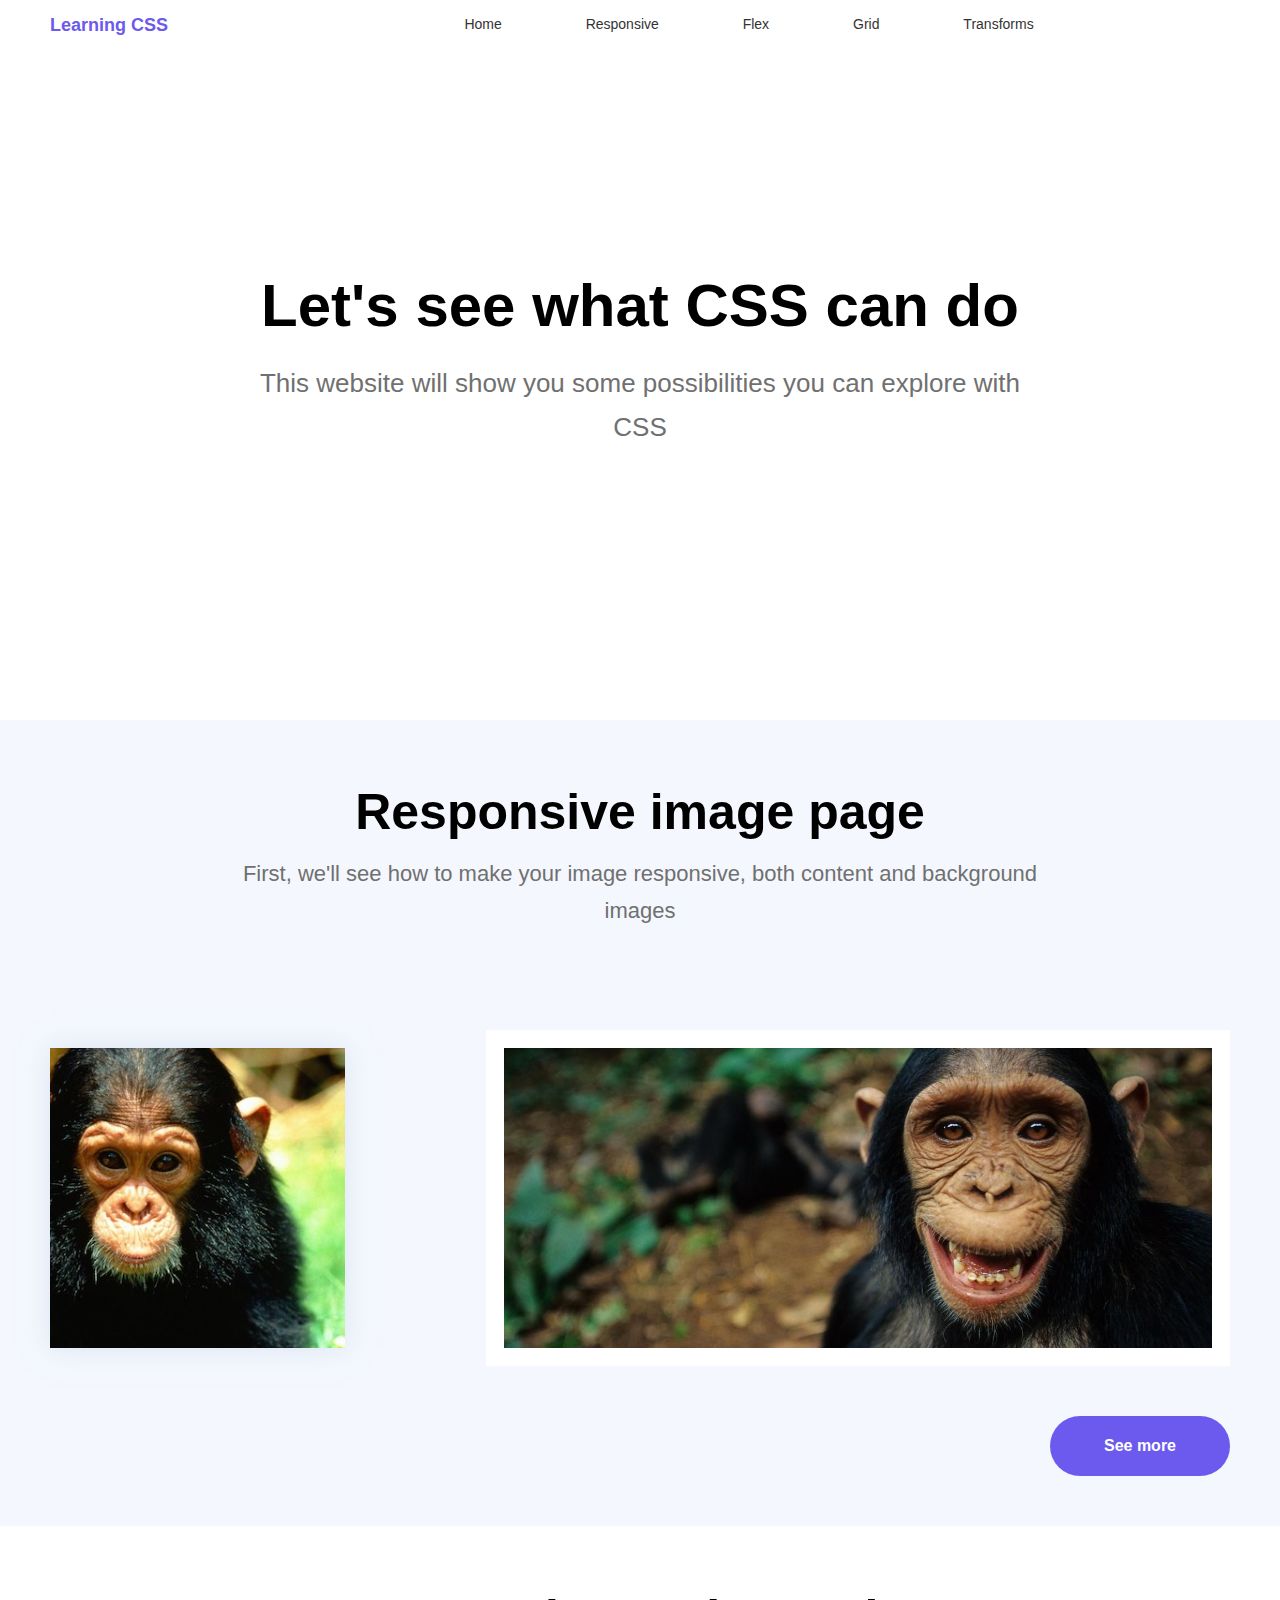
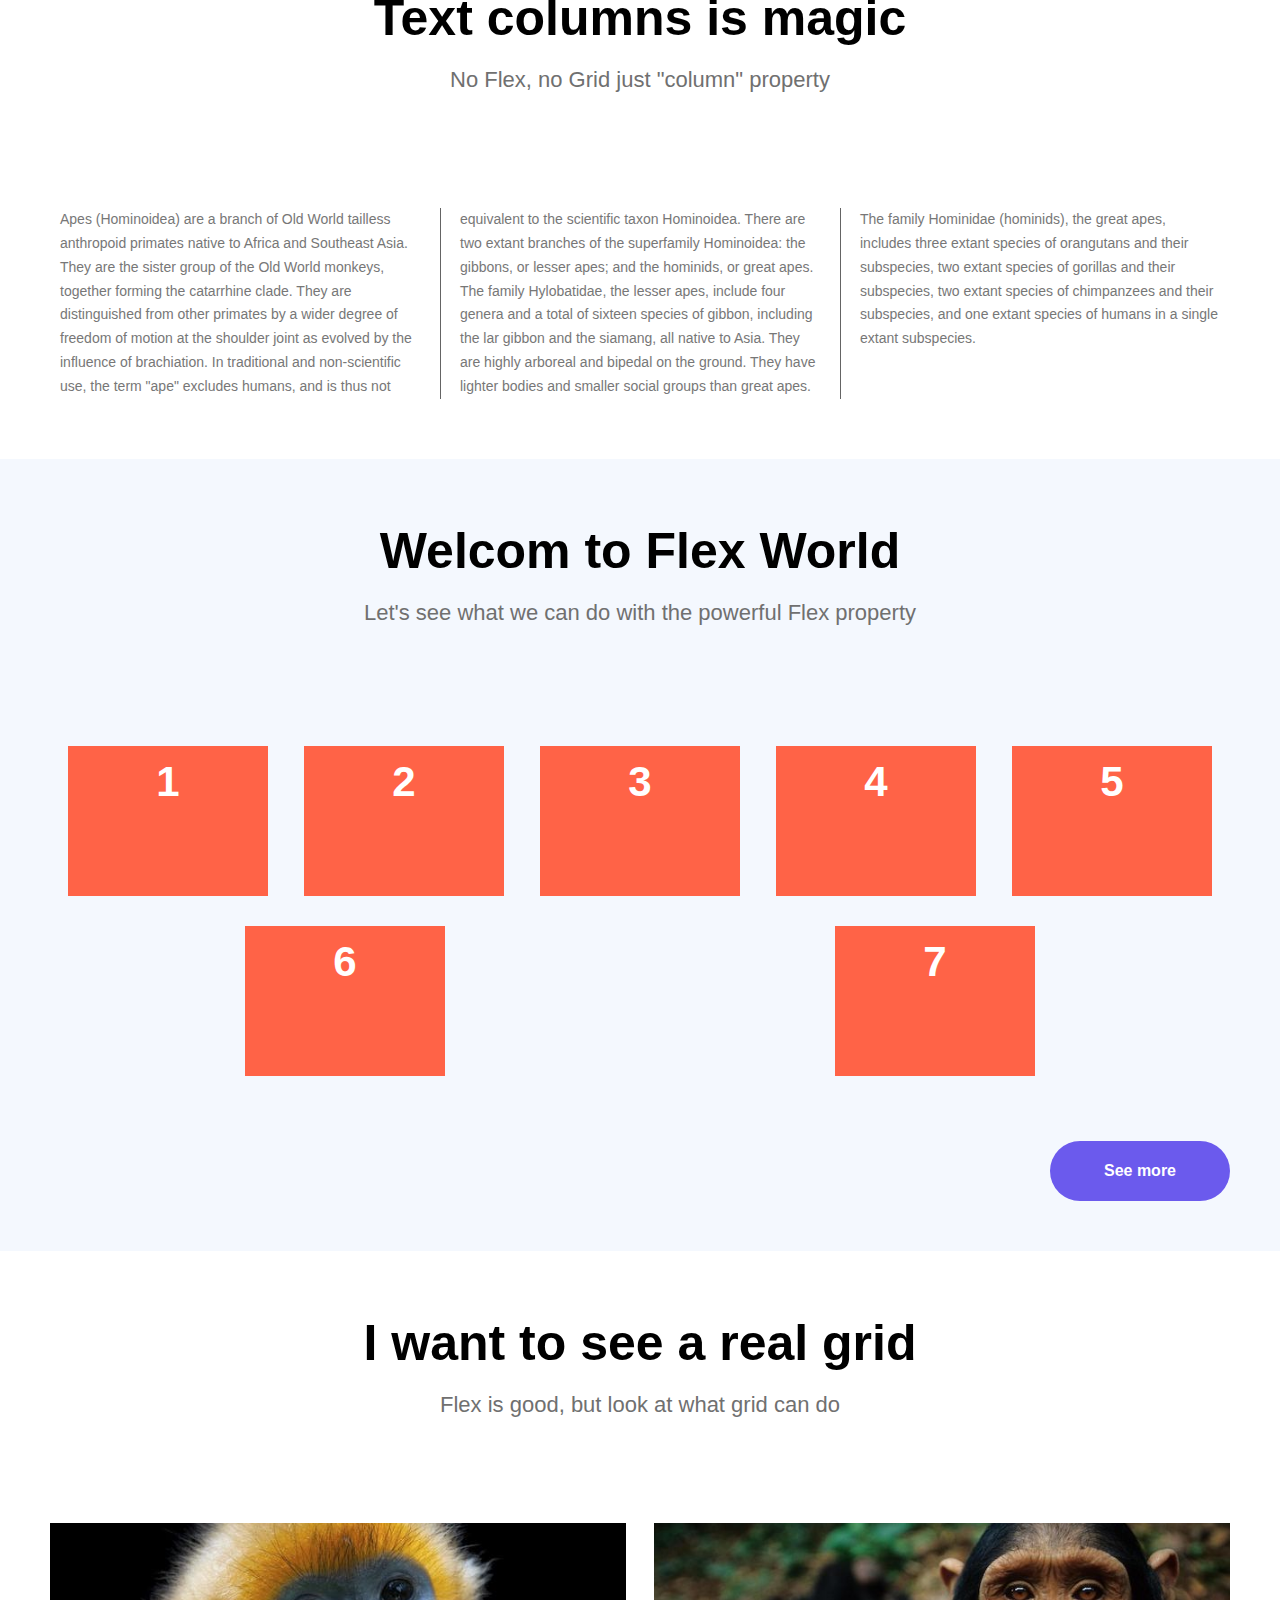
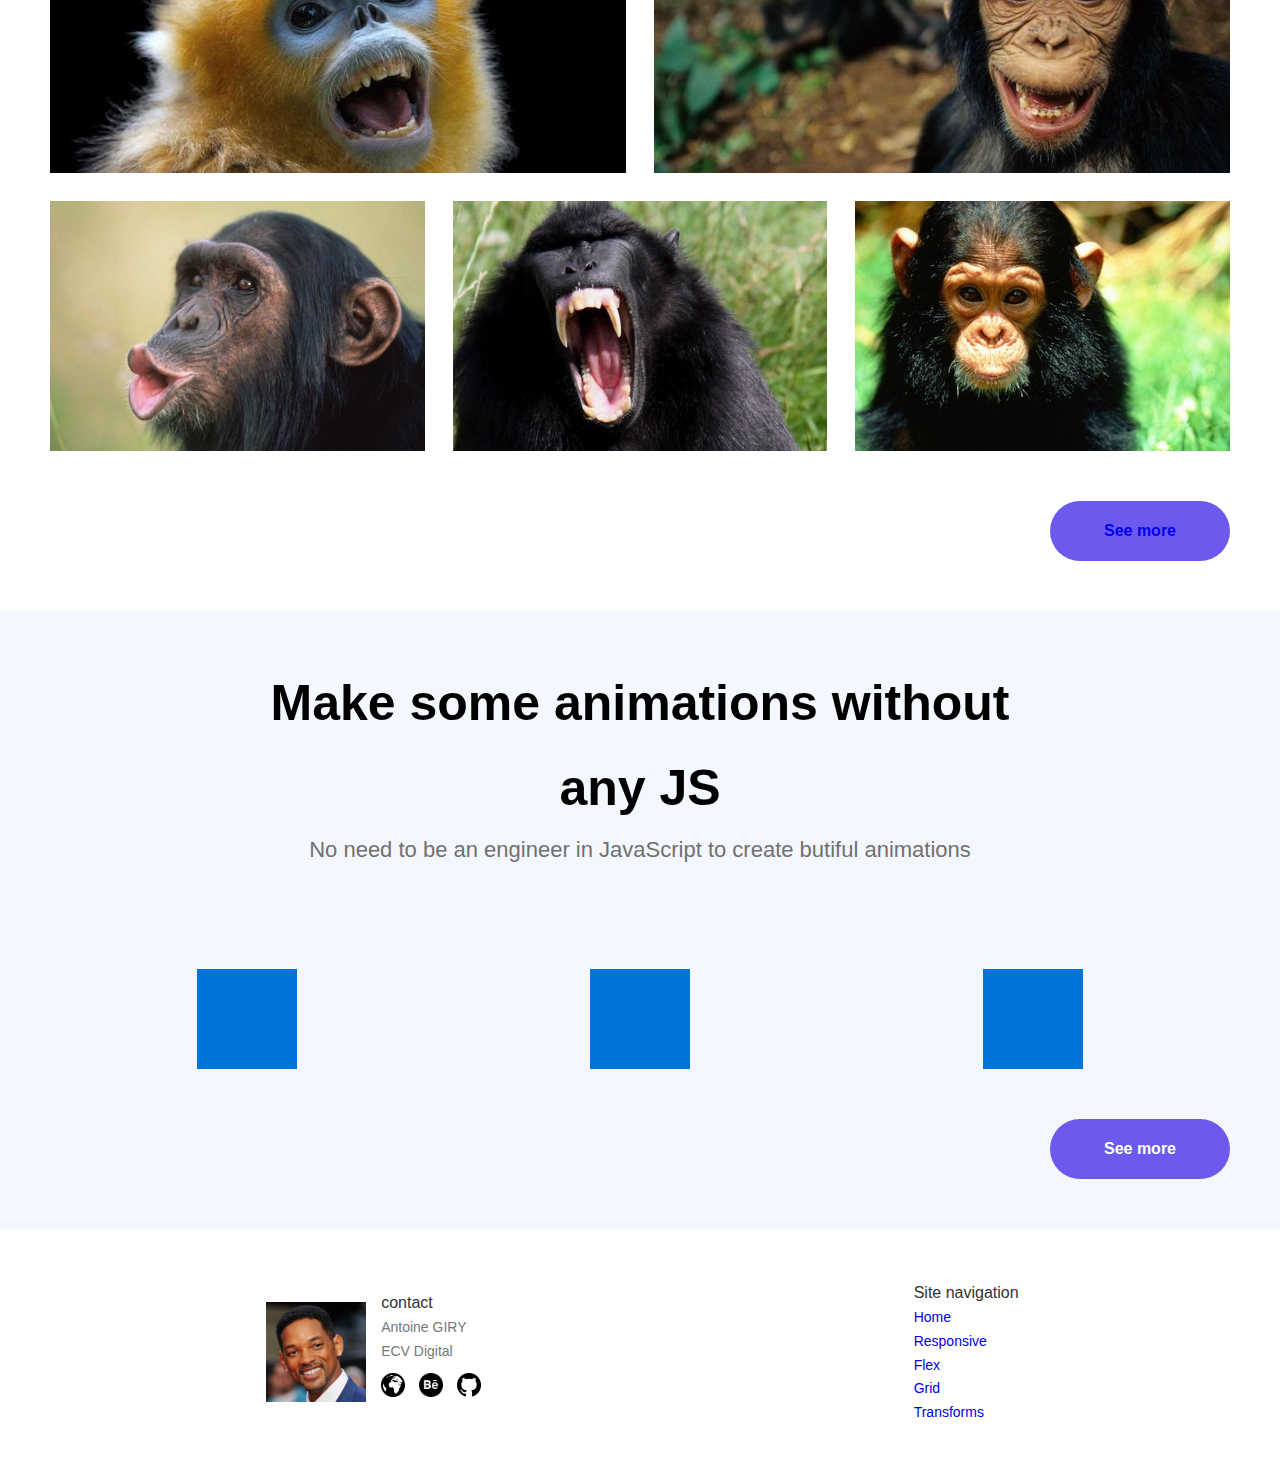
==== index.html @ 6d8ac93b "premier commit" ====
<!DOCTYPE html>
<html lang="en" dir="ltr">

<head>
  <link rel="stylesheet" href="css/base/reset.css">
  <link rel="stylesheet" href="css/base/other.css">
  <link rel="stylesheet" href="css/base/animations.css">
  <link rel="stylesheet" href="css/base/font.css">

  <link rel="stylesheet" href="css/components/button.css">

  <link rel="stylesheet" href="css/layout/layout.css">
  

  <link rel="stylesheet" href="css/base/scaffolding.css">

  <link rel="stylesheet" href="css/pages/home.css">

  <meta name="viewport" content="width=device-width, initial-scale=1">
  <meta charset="utf-8">
  <title>Learning CSS</title>
</head>

<body>
  <header>
    <nav>
      <div class="main-logo">
        <a href="index.html" title="home">Learning CSS</a>
      </div>

      <ul class="main-nav-linkstyle">
        <li><a href="index.html" title="Home">Home</a></li>
        <li><a href="pages/responsive.html" title="Responsive">Responsive</a></li>
        <li><a href="pages/flex.html" title="Flexbox">Flex</a></li>
        <li><a href="pages/grid.html" title="Grid Layout">Grid</a></li>
        <li><a href="pages/transforms.html" title="CSS Transforms">Transforms</a></li>
      </ul>
    </nav>
    <div class="header-content">
      <div class="main-title-content">
        <h1> Let's see what CSS can do </h1>
      </div>
      <div class="main-subtitle-content">
        <p>This website will show you some possibilities you can explore with CSS</p>
      </div>
    </div>
  </header>


  <!--01  Responsive  -->
  <section class="section section-blue-background">
    <div class="section-head-content">
      <div class="section-title-content">
        <h1> Responsive image page </h1>
      </div>

      <div class="section-subtitle-content">
        <p>First, we'll see how to make your image responsive, both content and background images</p>
      </div>
    </div>

    <div class="section-core-content">
      <div class="block-image-content">
        <img class="objectfit-cover" src="img/md/05-monkey-md.jpg" alt="image de singe" class="cover">
      </div>

      <div class="block-image-bg background-center">

      </div>
    </div>
    <div class="section-foot-content">
      <button class="button-see-more">See more</button>
    </div>
  </section>

  <!-- 02  3 colonnes de txt  -->
  <section class="section section-column-text">
    <div class="section-head-content">
      <div class="section-title-content">
        <h1> Text columns is magic </h1>
      </div>
      <div class="section-subtitle-content">
        <p>No Flex, no Grid just "column" property</p>
      </div>
    </div>
    <div class="text-3-columns">
      <p>Apes (Hominoidea) are a branch of Old World tailless anthropoid primates native to Africa and Southeast Asia. They are the sister group of the Old World monkeys, together forming the catarrhine clade. They are distinguished from other primates by a wider degree of freedom of motion at the shoulder joint as evolved by the influence of brachiation. In traditional and non-scientific use, the term "ape" excludes humans, and is thus not equivalent to the scientific taxon Hominoidea. There are two extant branches of the superfamily Hominoidea: the gibbons, or lesser apes; and the hominids, or great apes.

        The family Hylobatidae, the lesser apes, include four genera and a total of sixteen species of gibbon, including the lar gibbon and the siamang, all native to Asia. They are highly arboreal and bipedal on the ground. They have lighter bodies and smaller social groups than great apes.
        The family Hominidae (hominids), the great apes, includes three extant species of orangutans and their subspecies, two extant species of gorillas and their subspecies, two extant species of chimpanzees and their subspecies, and one extant species of humans in a single extant subspecies.
        </p>
    </div>
  </section>

  <!-- 03 Demo flexbox -->
  <section class="section section-blue-background">
    <div class="section-head-content">
      <div class="section-title-content">
        <h1> Welcom to Flex World </h1>
      </div>
      <div class="section-subtitle-content">
        <p>Let's see what we can do with the powerful Flex property</p>
      </div>
    </div>
    <div class="flex-container">
      <div class="square-flex-item">
        <p>1</p>
      </div>
      <div class="square-flex-item">
        <p>2</p>
      </div>
      <div class="square-flex-item">
        <p>3</p>
      </div>
      <div class="square-flex-item">
        <p>4</p>
      </div>
      <div class="square-flex-item">
        <p>5</p>
      </div>
      <div class="square-flex-item">
        <p>6</p>
      </div>
      <div class="square-flex-item">
        <p>7</p>
      </div>
    </div>
    <div class="section-foot-content">
      <button class="button-see-more">See more</button>
    </div>
  </section>



  <!-- 04     5 bloc de singes en Grid avec image et titre  -->
  <section class="section">
    <div class="section-head-content">
      <div class="section-title-content">
        <h1> I want to see a real grid </h1>
      </div>
      <div class="section-subtitle-content">
        <p>Flex is good, but look at what grid can do</p>
      </div>
    </div>
    <div class="grid-col-6">
      <div class="block-grid-gorilla card-first-row">
        <img class="objectfit-cover" src="css/images/md/01-monkey-md.jpg" alt="image de gorille">
      </div>
      <div class="block-grid-gorilla card-first-row">
        <img class="objectfit-cover" src="css/images/md/02-monkey-md.jpg" alt="image de gorille">
      </div>
      <div class="block-grid-gorilla card-last-row">
        <img class="objectfit-cover" src="css/images/md/03-monkey-md.jpg" alt="image de gorille">
      </div>
      <div class="block-grid-gorilla card-last-row">
        <img class="objectfit-cover" src="css/images/md/04-monkey-md.jpg" alt="image de gorille">
      </div>
      <div class="block-grid-gorilla card-last-row">
        <img class="objectfit-cover" src="css/images/md/05-monkey-md.jpg" alt="image de gorille">
      </div>
    </div>
    <div class="section-foot-content">
      <button class="button-see-more"><a href="pages/grid.html" title="Grid Layout">See more</a></button>
    </div>
  </section>


  <!-- 05 Exemple de CSS Transforms -->
  <section class="section section-blue-background">
    <div class="section-head-content">
      <div class="section-title-content">
        <h1> Make some animations without any JS </h1>
      </div>
      <div class="section-subtitle-content">
        <p>No need to be an engineer in JavaScript to create butiful animations</p>
      </div>
    </div>
    <div class="square-transform flex-container">
      <div class="element square-animate">
      </div>
      <div class="element square-animate">
      </div>
      <div class="element square-animate">
      </div>
    </div>
    <div class="section-foot-content">
      <button class="button-see-more button-animation-swing">See more</button>
    </div>
  </section>


  <footer class="footer-page">
    <div class="block-author">
      <div class="author-picture">
        <img class="objectfit-cover" src="img/pp.jpg" alt="photo de l'auteur">
      </div>
      <div class="autho-info">
        <h3> contact </h3>
        <p>Antoine GIRY </p>
        <p>ECV Digital</p>
        <div class="footer-social">
          <a href="https://www.antoinegiry.fr"><img alt="Website" src="img/icn/icn-web.png"></a>
          <a href="https://www.behance.net/antoinegiry"><img alt="Behance" src="img/icn/icn-behance.png"></a>
          <a href="https://www.github.com/AntoineGiry"><img alt="Github" src="img/icn/icn-git.png"></a>
        </div>
    </div>

    </div>
    <div class="nav_footer">
      <h3>Site navigation</h3>
      <ul>
        <li><a href="#" title="Home">Home</a></li>
        <li><a href="pages/responsive.html" title="Responsive">Responsive</a></li>
        <li><a href="#" title="Flexbox">Flex</a></li>
        <li><a href="#" title="Grid Layout">Grid</a></li>
        <li><a href="#" title="CSS Transforms">Transforms</a></li>
      </ul>
    </div>

  </footer>
</body>

</html>
---- css/base/other.css ----
html{
	font-size: 62.5%;
}
body{
	font-family: "lato", sans-serif;
	/*font-size: 16px; */
	line-height: 1.7;
	color: #777;
	background-color: white;
	box-sizing: border-box;
}
---- css/base/animations.css ----
@keyframes colorchange {
    0% {
        color: #000;
    }
    100% {
        color : #6B5AED;
    }
}

@keyframes skew {
    0% {
      transform: skewX(20deg);
    }
    100% {
      transform: skewX(-20deg);
    }
  }
  
  @keyframes swing
  {
      15%
      {
          -webkit-transform: translateX(5px);
          transform: translateX(5px);
      }
      30%
      {
          -webkit-transform: translateX(-5px);
          transform: translateX(-5px);
      }
      50%
      {
          -webkit-transform: translateX(3px);
          transform: translateX(3px);
      }
      65%
      {
          -webkit-transform: translateX(-3px);
          transform: translateX(-3px);
      }
      80%
      {
          -webkit-transform: translateX(2px);
          transform: translateX(2px);
      }
      100%
      {
          -webkit-transform: translateX(0);
          transform: translateX(0);
      }
  }
---- css/base/font.css ----
html{
  font-size: 62.5%;
}

body {
  font-size: 1.4rem;
  font-family: Helvetica;
}

h3{
  color : #333;
  font-size: 1.6rem;
}
.main-nav-linkstyle li a{
  font-size: 1.4rem;
}
.main-logo{
  font-size: 1.8rem;
  font-weight: 600;
}
.main-logo a:link, .main-logo a:visited{
  color: #6B5AED;
}
.main-title-content{
  font-size: 6rem;
  font-weight: bolder;
  color: #000;
  line-height: 7rem;
  margin-bottom: 2rem;
  animation-duration: 4s;
  animation-name: colorchange;
  animation-iteration-count: infinite;
  animation-direction: alternate;
}
.main-subtitle-content{
  text-align: center;
  font-size: 2.6rem;
  color: #707070;
  margin: 0 auto;
  /* Penser à adapter Maxwidth en responsive pour petits écrans */
}
.section-title-content{
  font-size: 5rem;
  font-weight: bolder;
  color: #000;  
}
.section-subtitle-content{
  font-size: 2.2rem;
  color: #707070;
  margin: 0 auto;
  padding-bottom: 10rem;
    /* Penser à adapter Maxwidth en responsive pour petits écrans */
}
.background-center-text{
  text-align: center;
  font-size: 4rem;
  font-weight: bolder;
  color: #ffffff;
  overflow: hidden;
    /* Penser à adapter Maxwidth en responsive pour petits écrans */
  max-width: 70%;
}
---- css/components/button.css ----
/*********************/
/*  BOUTON SEE MORE */
.button-see-more{
    background-color: #6B5AED;
    text-decoration: none;
    border-radius: 100rem;
    padding: 1rem;
    font-size: 1.6rem;
    color: white;
    font-weight: 600;
    border: none;
    width: 18rem;
    height: 6rem;
    transition: all .2s ease-in;
  }
  .button-see-more:hover{
    background-color: rgb(142, 128, 247);
    box-shadow: 0 0 16px rgb(198, 209, 230, 1);
  
  }
  .button-see-more:active{
    background-color: rgb(83, 60, 255);
  }
---- css/layout/layout.css ----
/************
/* GENERAL */
/***************************************/
/* Primary color :   color: #6B5AED;   */
/***************************************/


/*****************
/* NAVIGATION  */
nav {
  display: grid;
  align-items: center;
  padding : 1rem;
  height: auto;
  position: fixed;
  width: 100%;
  background-color: #fff;
}
nav .main-logo{
  grid-row: 1/1;
  display: inline-block;
}
nav ul {
  grid-row: 1/1;
  display: inline-block;
  list-style-type: none;
}
nav li{
  right: 0;
  display: inline-block;
}
nav a:link, a:visited{
  text-decoration: none;
  margin: 4rem;
  color: #333;
}
nav a:hover, nav a:active{
  color: #6B5AED;
}



/************/
/* HEADER  */
.header-content{
  margin: 0 auto;
  text-align: center;
  display: flex;
  flex-direction: column;
  max-width: 60%;
  align-items: center;
  justify-content: center;
  min-height: 80vh;
}


/************/
/* SECTION */
@media screen and (min-width: 960px) {
  .section{
    padding: 5rem 20rem 10rem 20rem;
    margin: 0 auto;
  }
}
.section{
    padding: 5rem;
    margin: 0 auto;
}
.section-blue-background{
  background-color: #f4f8fe;
}
.section-head-content{
  max-width: 70%;
  margin: 0 auto;
  display: flex;
  align-items: center;
  justify-content: center;
  flex-direction: column;
  text-align: center;
}
.section-core-content{
  display: flex;
  align-items: center;
  justify-content: space-between;
  flex-direction: row wrap;
}

/*******************/
/* Section footer */
.footer-page {
  padding: 5rem;
  max-width: 100%;
  display: flex;
  flex-flow: row wrap;
  justify-content: space-around;
}
.block-author {
  display: grid;
  grid-template-columns: repeat(2,1fr);
  grid-gap: 1rem;
  justify-items: center;
  align-items: center;
  background-color: #fff;
}
.author-picture{
  grid-column: 1/2;
  height: 10rem;
  width: 10rem;
}
.author-picture img{
  width: 100%;
  height: 100%;
}
.author-info{
    grid-column: 2/3;
}
footer a:active, footer a:hover {
  color:#6B5AED;
}
.footer-social a img{
    width: 24px;
    height: 24px;
    padding: 1rem 1rem 1rem 0rem;
}
---- css/base/scaffolding.css ----
/* CENTRER vertical ET horizontal UN ELEMENT DANS SON BLOCK */
.flex-container{
	display: flex;
	flex-flow: row wrap;
	justify-content: center;
	align-items: center;
	justify-content: space-around;
}

/* POSITION EN COLONNE EN FLEX CENTRÉ*/
.section-flex{
	display: flex;
	flex-flow: wrap;
	justify-content: center;
	align-items: center;
}
.flex-basis{
	flex-basis: 100%;
}

/* CENTRER UNE IMAGE BACKGROUND */
.background-center{
	background-repeat: no-repeat;
	background-size: cover;
	background-position: center;
}

/* CENTRER UNE IMAGE DE CONTENU */
.objectfit-cover{
    object-fit: cover;
}

/* GRILLE 5 COLONES */
.grid-col-5{
    display: grid;
    width: 100%;
    grid-template-columns: repeat(5, 1fr);
    justify-items: center;
    grid-gap: 2em;
}

/* GRILLE 6 COLONES */
.grid-col-6{
	display: grid;
	width: 100%;
	grid-template-columns: repeat(6, 1fr);
	justify-items: center;
	grid-gap: 2em;
}


/* BLOC DE DEMO */ 
.element {
    text-align: center;
    display: inline-block;
    background-color: #0074d9;
    height: 10rem;
    width: 10rem;
    color: white;
    margin-right: 1rem;
    margin-left: 1rem;
}
---- css/pages/home.css ----
/*************/
/* HOME PAGE */
/*************/

/*************************
/* Section 01 Resize Me */
.block-image-content{
    max-width: 25%;
    height: 30rem;
    box-shadow: 0 0 26px rgb(198, 209, 230, .5);
}
.block-image-content img{
    width: 100%;
    height: 100%;
}
.block-image-bg{
    width: 60%;
    height: 30rem;
    border: solid 18px #ffffff;
    background-image:url("../images/large/02-monkey-lg.jpg") ;
    background-color:#c7c7c7;
}
.section-foot-content{
    padding-top : 5rem;
    text-align: right;
}

/********************************/
/* Section 02  Colonnes de texte*/
.text-3-columns{
    columns: 10rem 3;
    padding: 1rem;
    /* Goutière */
    column-gap: 4rem;
    /*Séparateur de colonne */
    column-rule: .05rem solid rgb(100, 100, 100);
    /* définis la manière de remplire des colonnes  Balance-all ou Auto*/
    column-fill: initial;
}

/*******************/
/* Section 03 Flex */
.square-flex-item{
    background: tomato;
    margin: 1.5rem;
    width: 20rem;
    height: 15rem;
  }
  .square-flex-item p{
    color: white;
    font-weight: bold;
    font-size: 3em;
    text-align: center;
  }

/*******************/
/* Section 04 Grid */
.block-grid-gorilla{
    background-color: #f4f8fe;
    width: 100%;
    border-radius: 0.5em;
    height: 25rem;
  }
.block-grid-gorilla img{
    height: 100%;
    width: 100%;
  }
.block-grid-gorilla h3, .block-grid-gorilla p{
    padding : 1em;
  }
  .card-first-row{
    grid-column: span 3;
  }
  .card-last-row{
    grid-column: span 2;
  }

/***********************/
/* Section 05 Transforms */
.square-transform{
    transition:all 0.3s ease;
}
.square-animate{
    animation: skew 2s infinite;
    animation-direction: alternate;
}
.button-animation-swing:hover{
    animation: swing 1s ease;
    animation-iteration-count: 1;
}
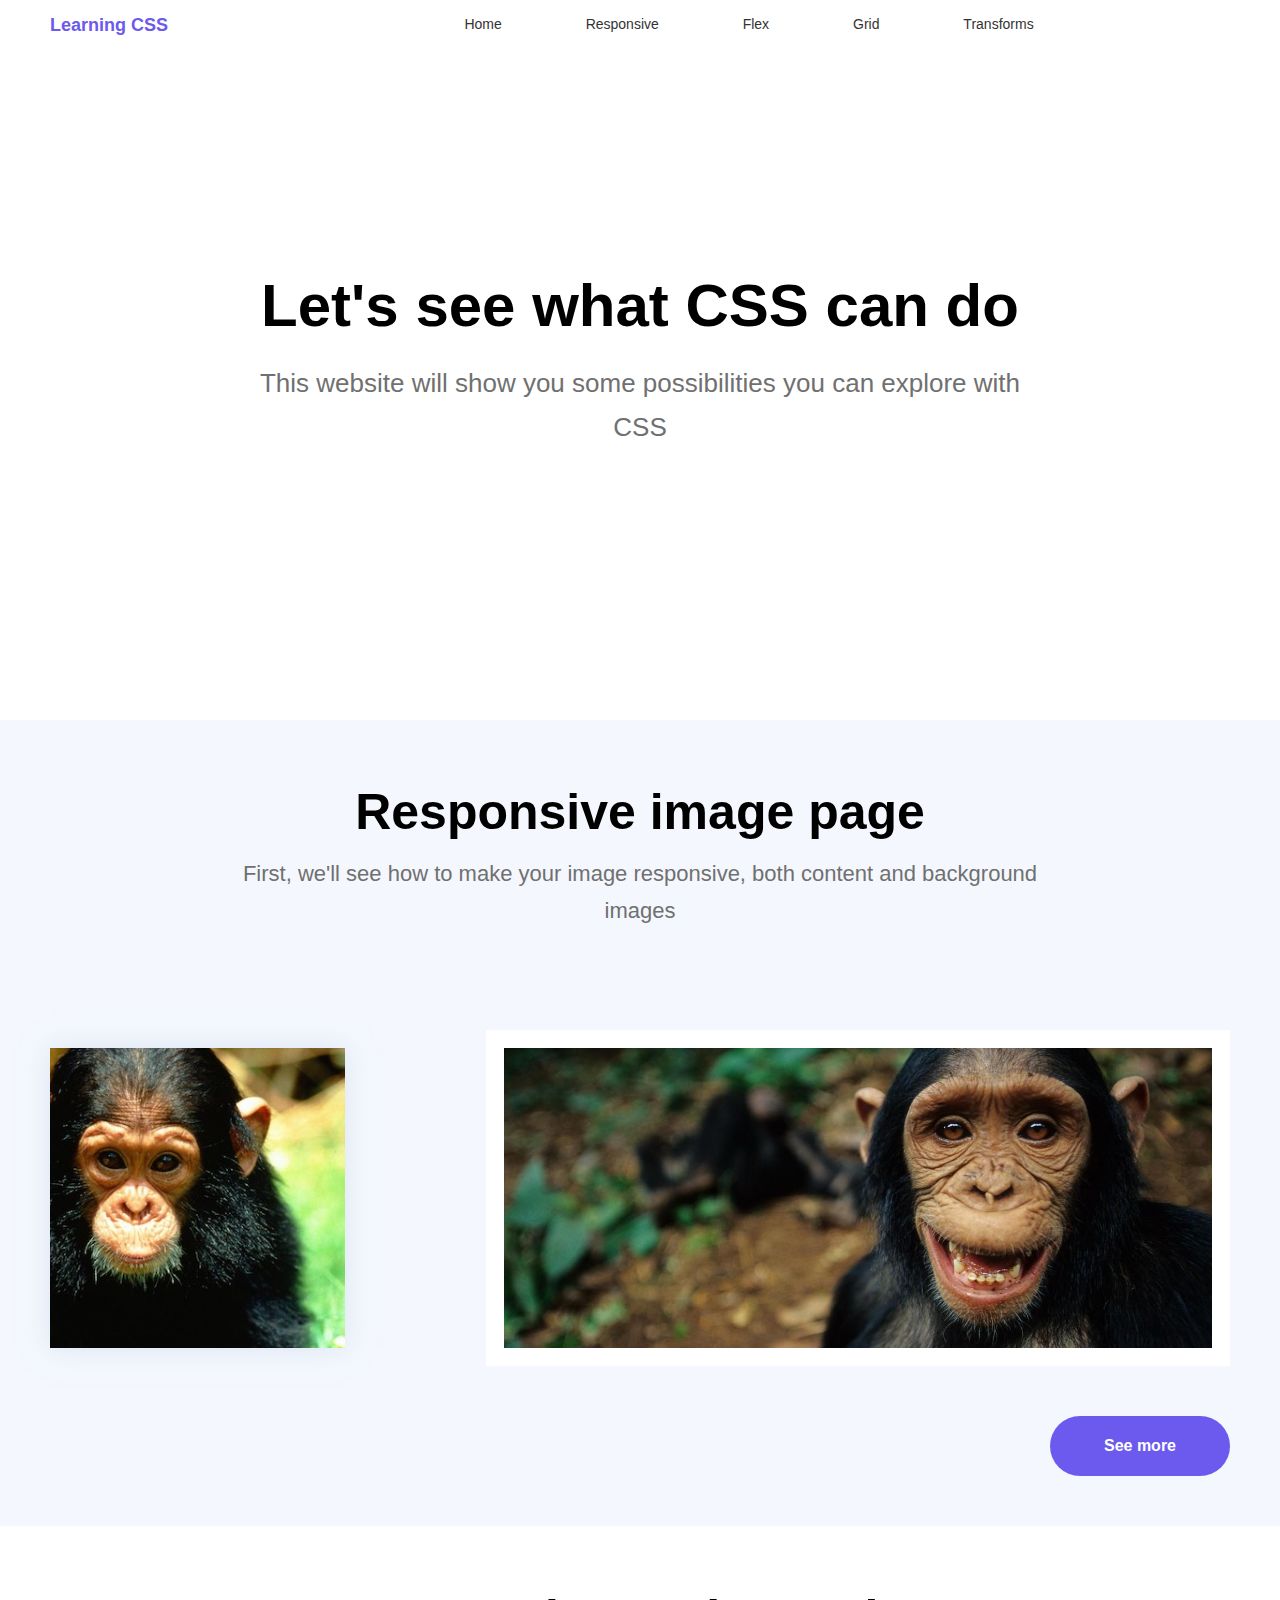
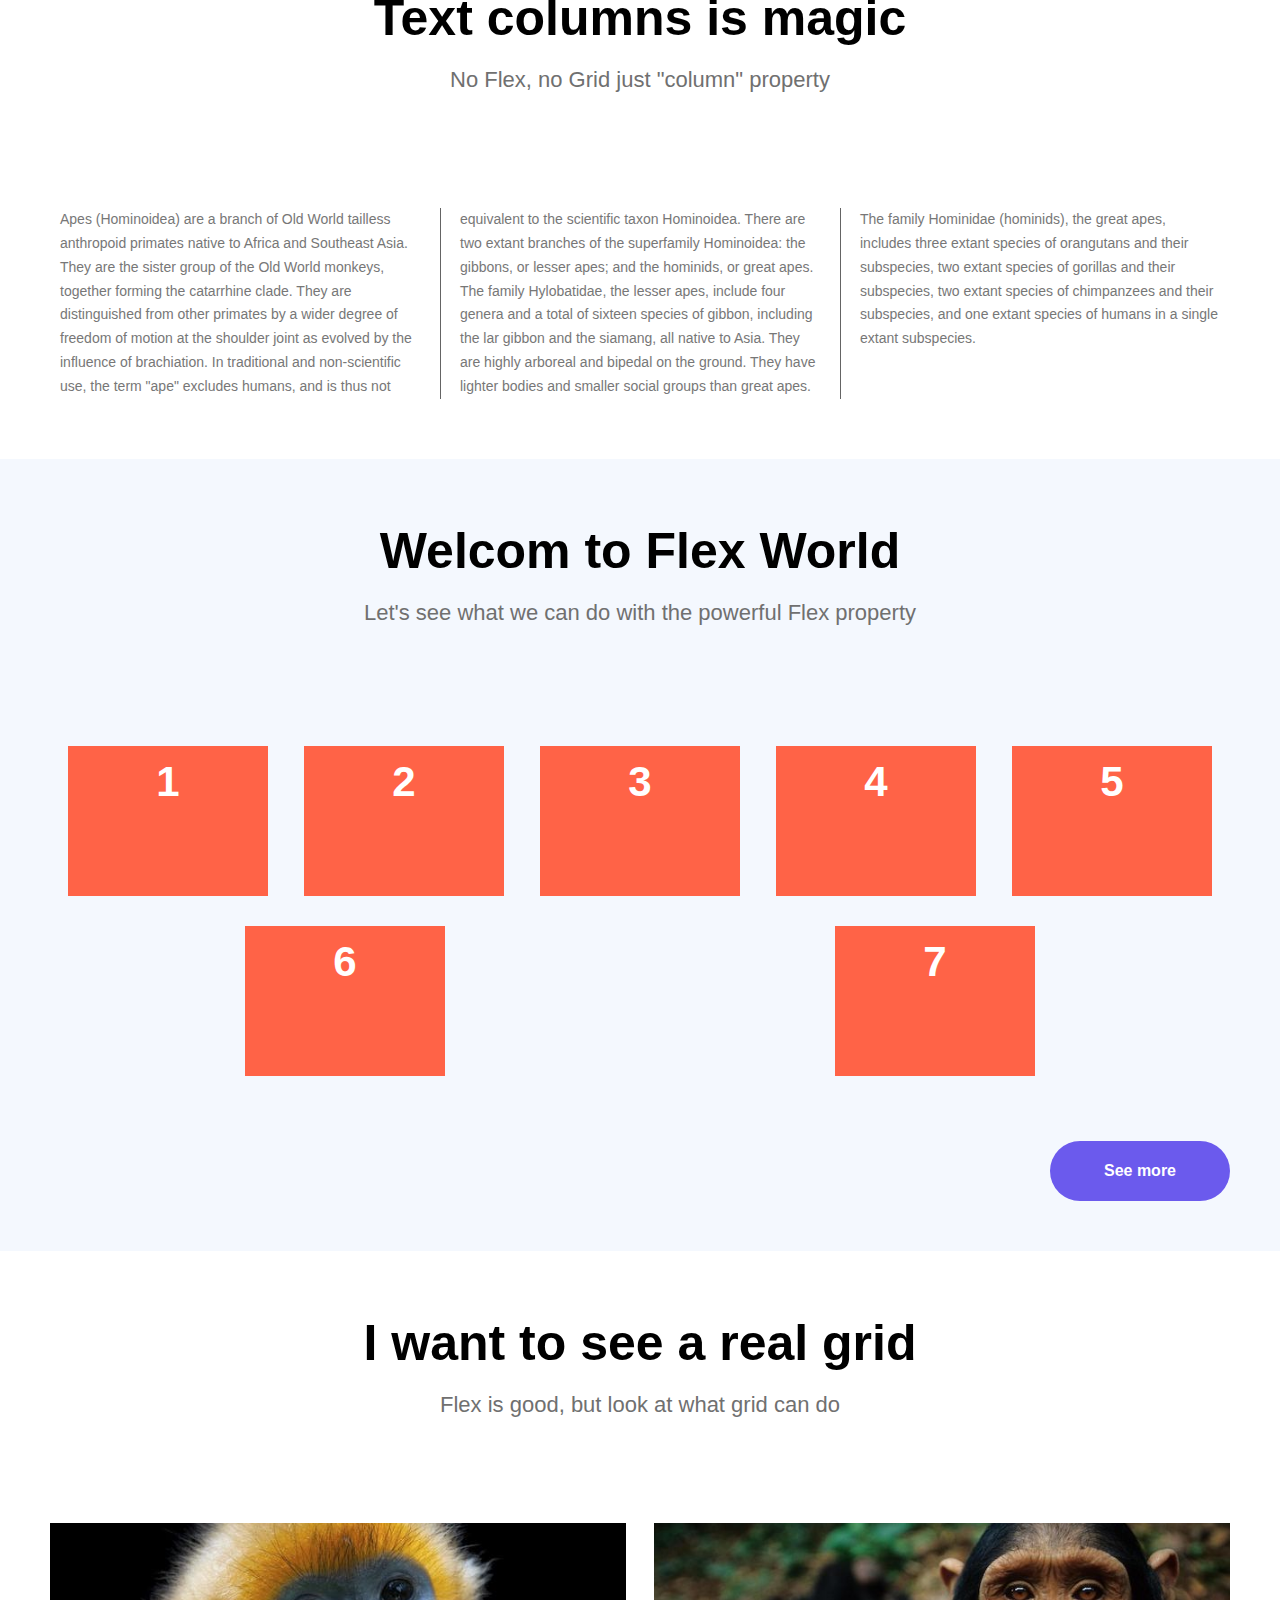
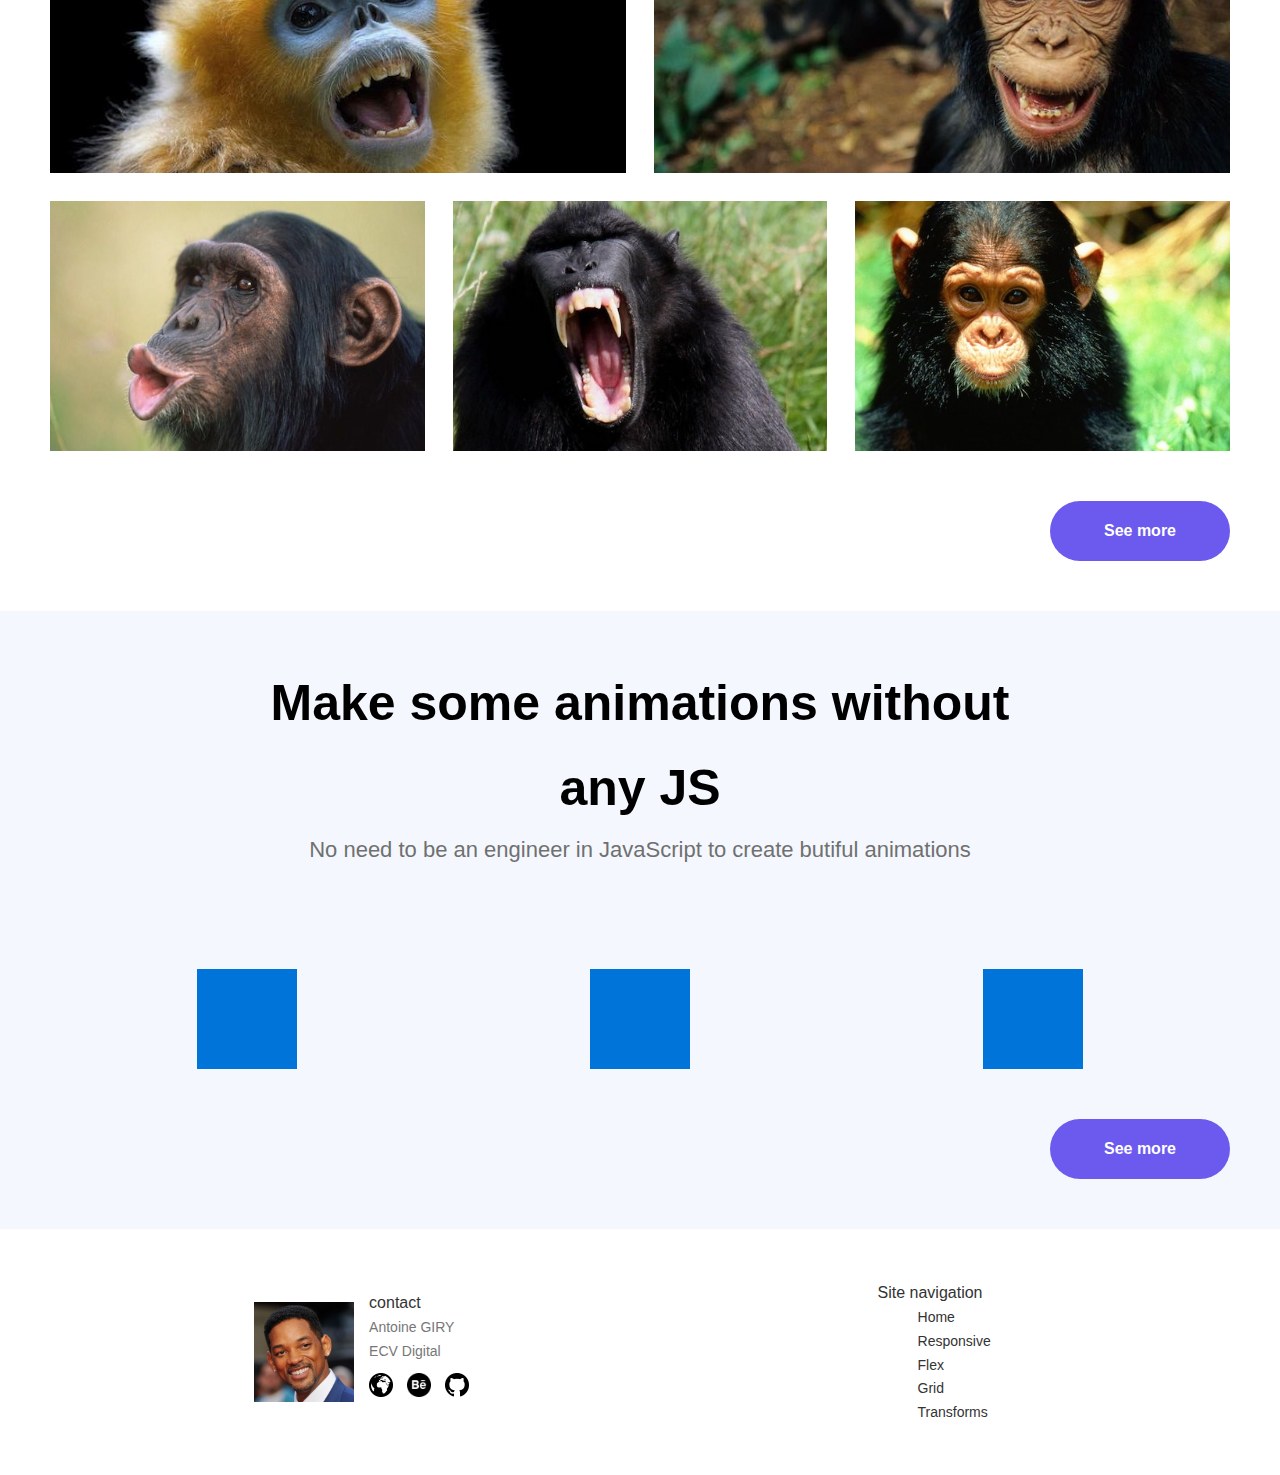
==== commit 956e30f5: "ajouts page Responsive & Grid" ====
--- a/index.html
+++ b/index.html
@@ -69,7 +69,7 @@
       </div>
     </div>
     <div class="section-foot-content">
-      <button class="button-see-more">See more</button>
+      <button class="button-see-more"><a href="pages/responsive.html" title="Responsive images">See more</a></button>
     </div>
   </section>
 
@@ -126,7 +126,7 @@
       </div>
     </div>
     <div class="section-foot-content">
-      <button class="button-see-more">See more</button>
+      <button class="button-see-more"><a href="pages/flex.html" title="Flexbox">See more</a></button>
     </div>
   </section>
 
@@ -184,7 +184,7 @@
       </div>
     </div>
     <div class="section-foot-content">
-      <button class="button-see-more button-animation-swing">See more</button>
+      <button class="button-see-more"><a href="pages/transforms.html" title="css transforms">See more</a></button>
     </div>
   </section>
 
--- a/css/base/font.css
+++ b/css/base/font.css
@@ -37,7 +37,6 @@
   font-size: 2.6rem;
   color: #707070;
   margin: 0 auto;
-  /* Penser à adapter Maxwidth en responsive pour petits écrans */
 }
 .section-title-content{
   font-size: 5rem;
@@ -49,14 +48,10 @@
   color: #707070;
   margin: 0 auto;
   padding-bottom: 10rem;
-    /* Penser à adapter Maxwidth en responsive pour petits écrans */
 }
 .background-center-text{
-  text-align: center;
   font-size: 4rem;
   font-weight: bolder;
   color: #ffffff;
   overflow: hidden;
-    /* Penser à adapter Maxwidth en responsive pour petits écrans */
-  max-width: 70%;
 }--- a/css/components/button.css
+++ b/css/components/button.css
@@ -20,4 +20,8 @@
   }
   .button-see-more:active{
     background-color: rgb(83, 60, 255);
+  }
+
+  .button-see-more a {
+    color: white;
   }--- a/css/layout/layout.css
+++ b/css/layout/layout.css
@@ -20,6 +20,7 @@
 nav .main-logo{
   grid-row: 1/1;
   display: inline-block;
+  margin : 0 4rem 0 4rem ;
 }
 nav ul {
   grid-row: 1/1;
@@ -30,12 +31,12 @@
   right: 0;
   display: inline-block;
 }
-nav a:link, a:visited{
+li a{
   text-decoration: none;
   margin: 4rem;
   color: #333;
 }
-nav a:hover, nav a:active{
+li a:hover, li a:active{
   color: #6B5AED;
 }
 
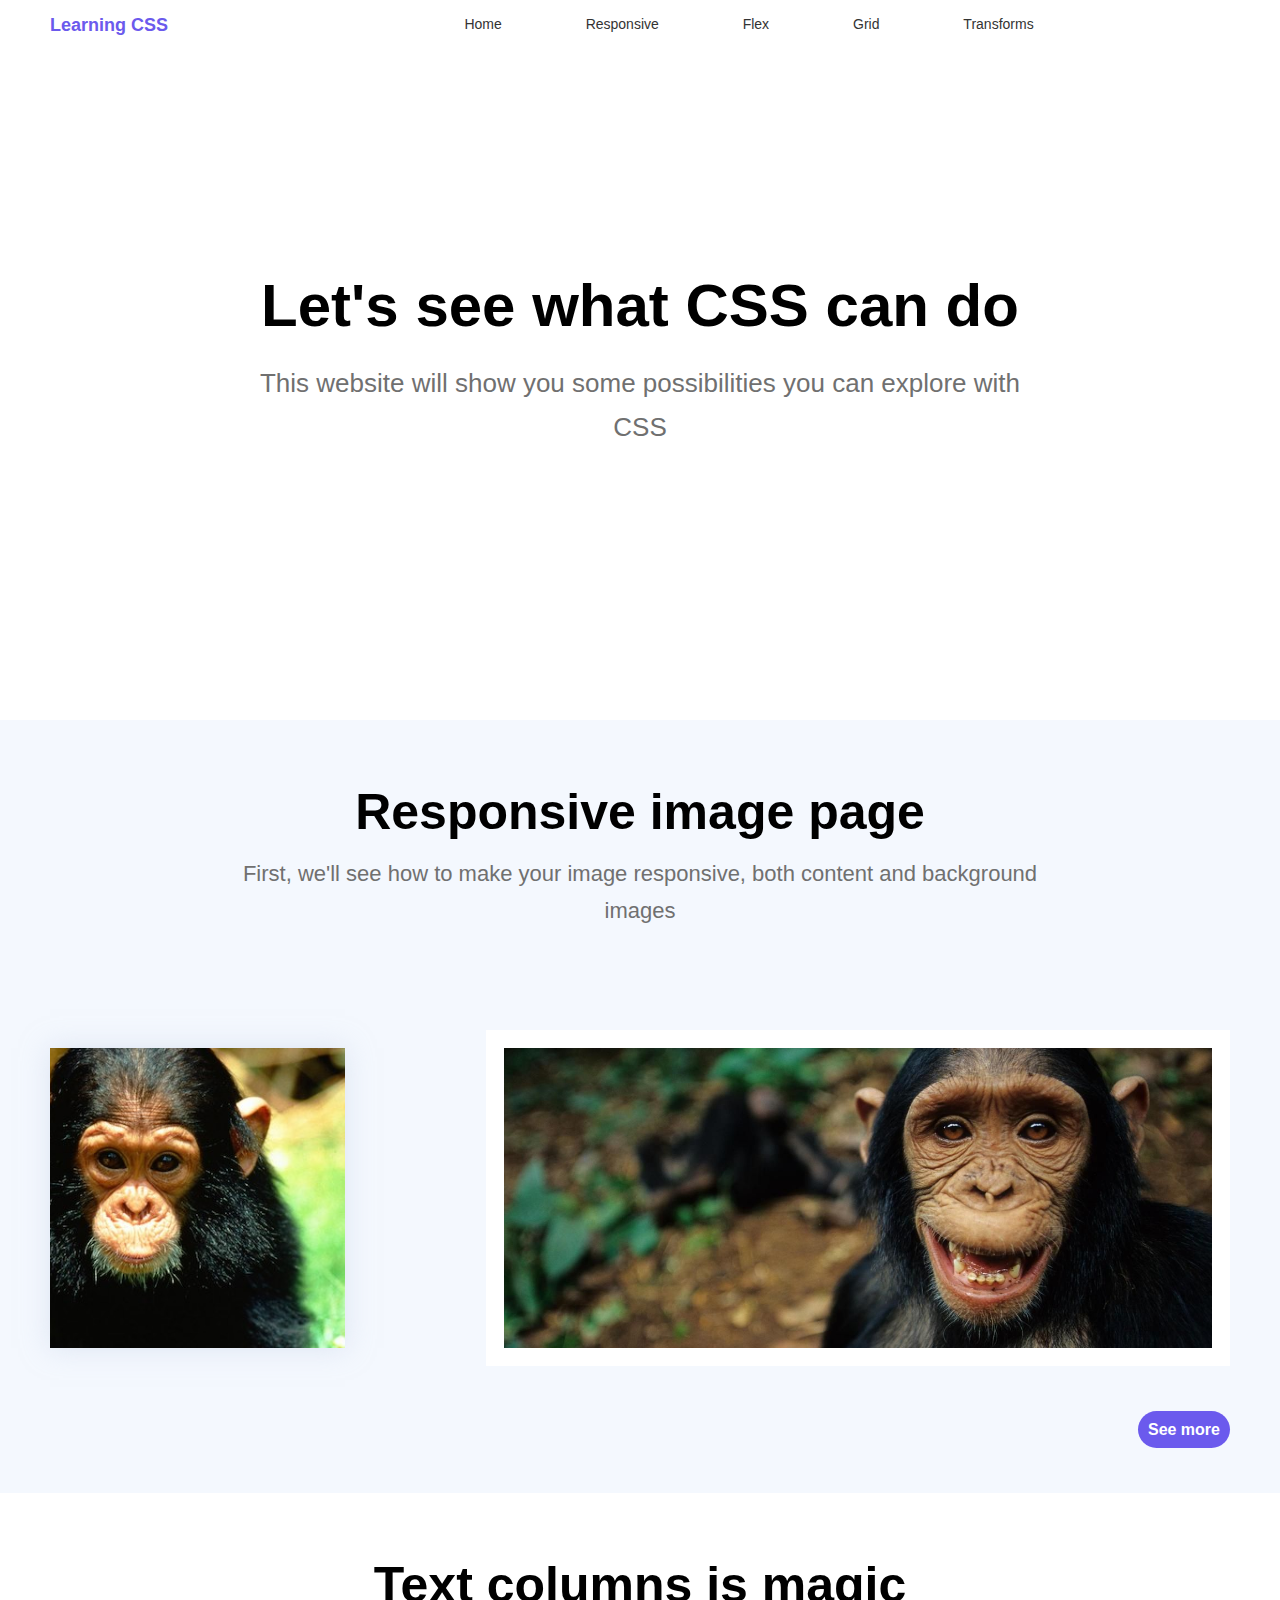
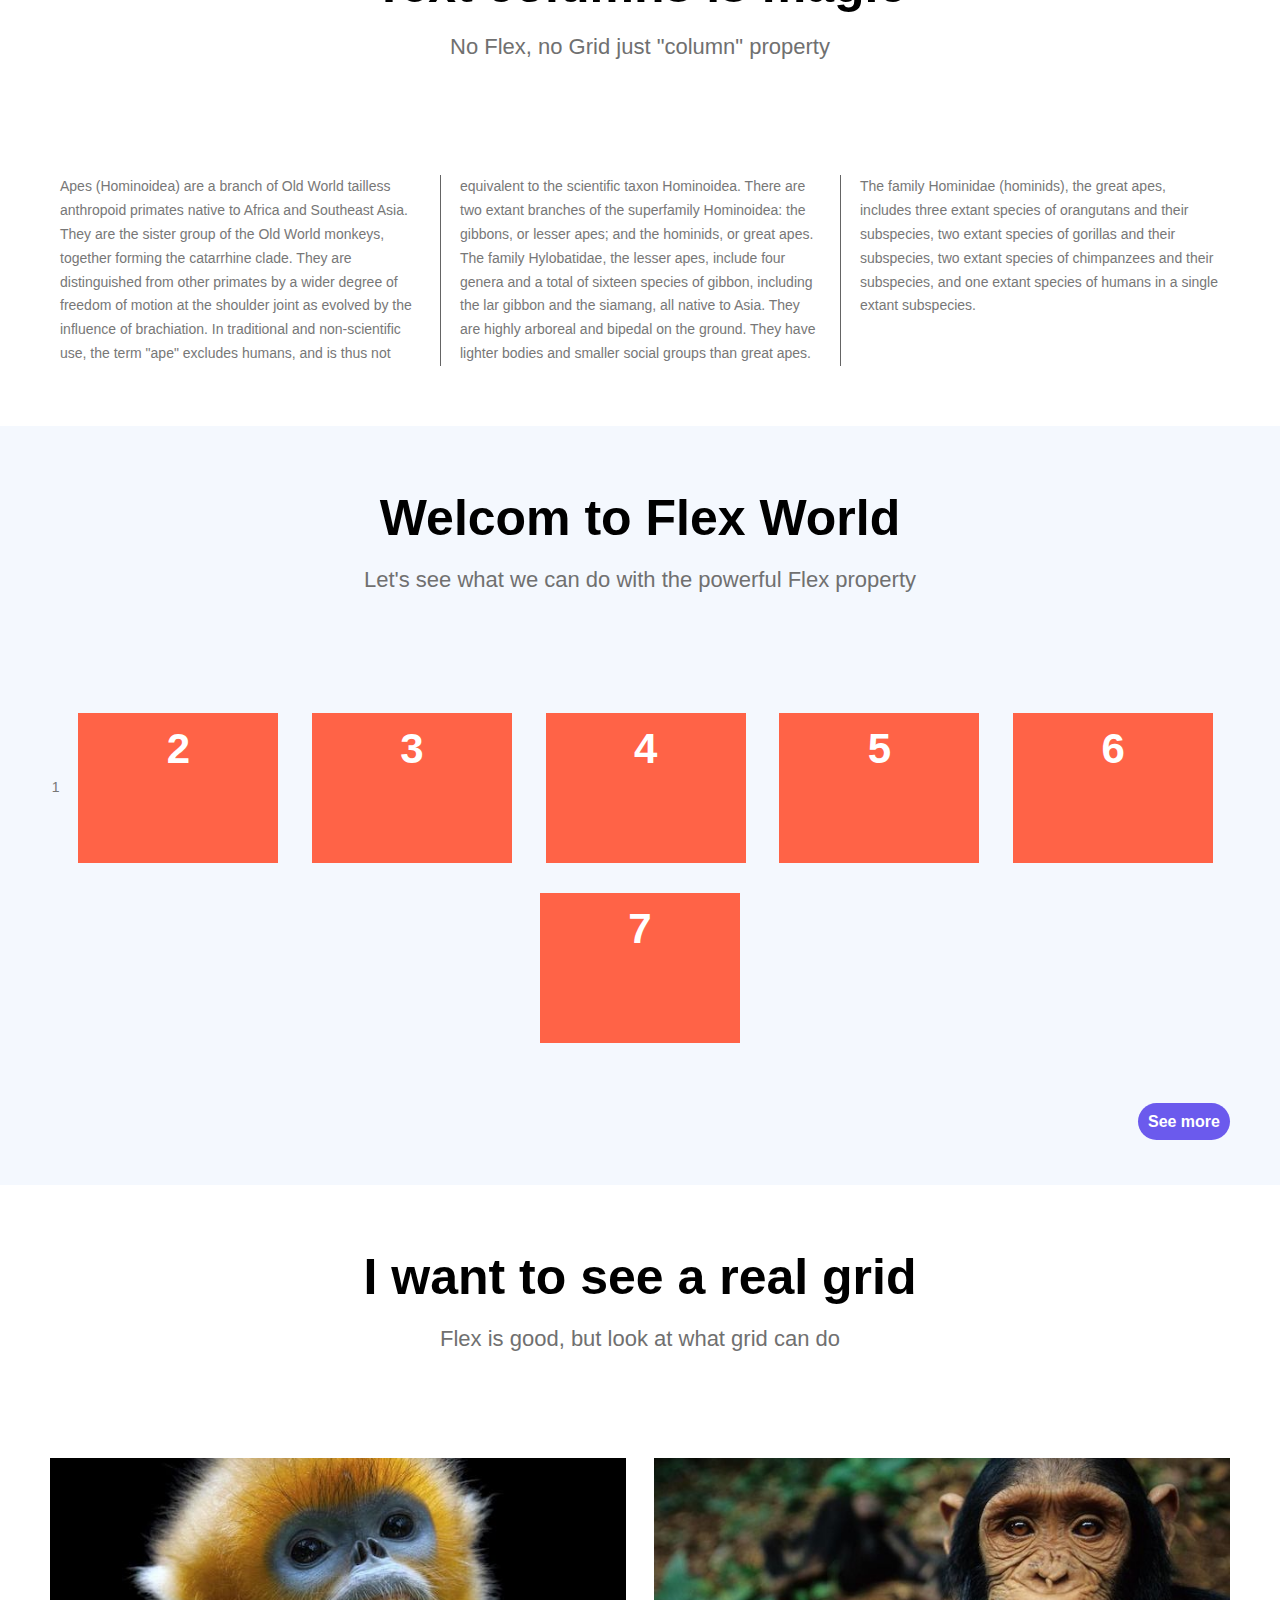
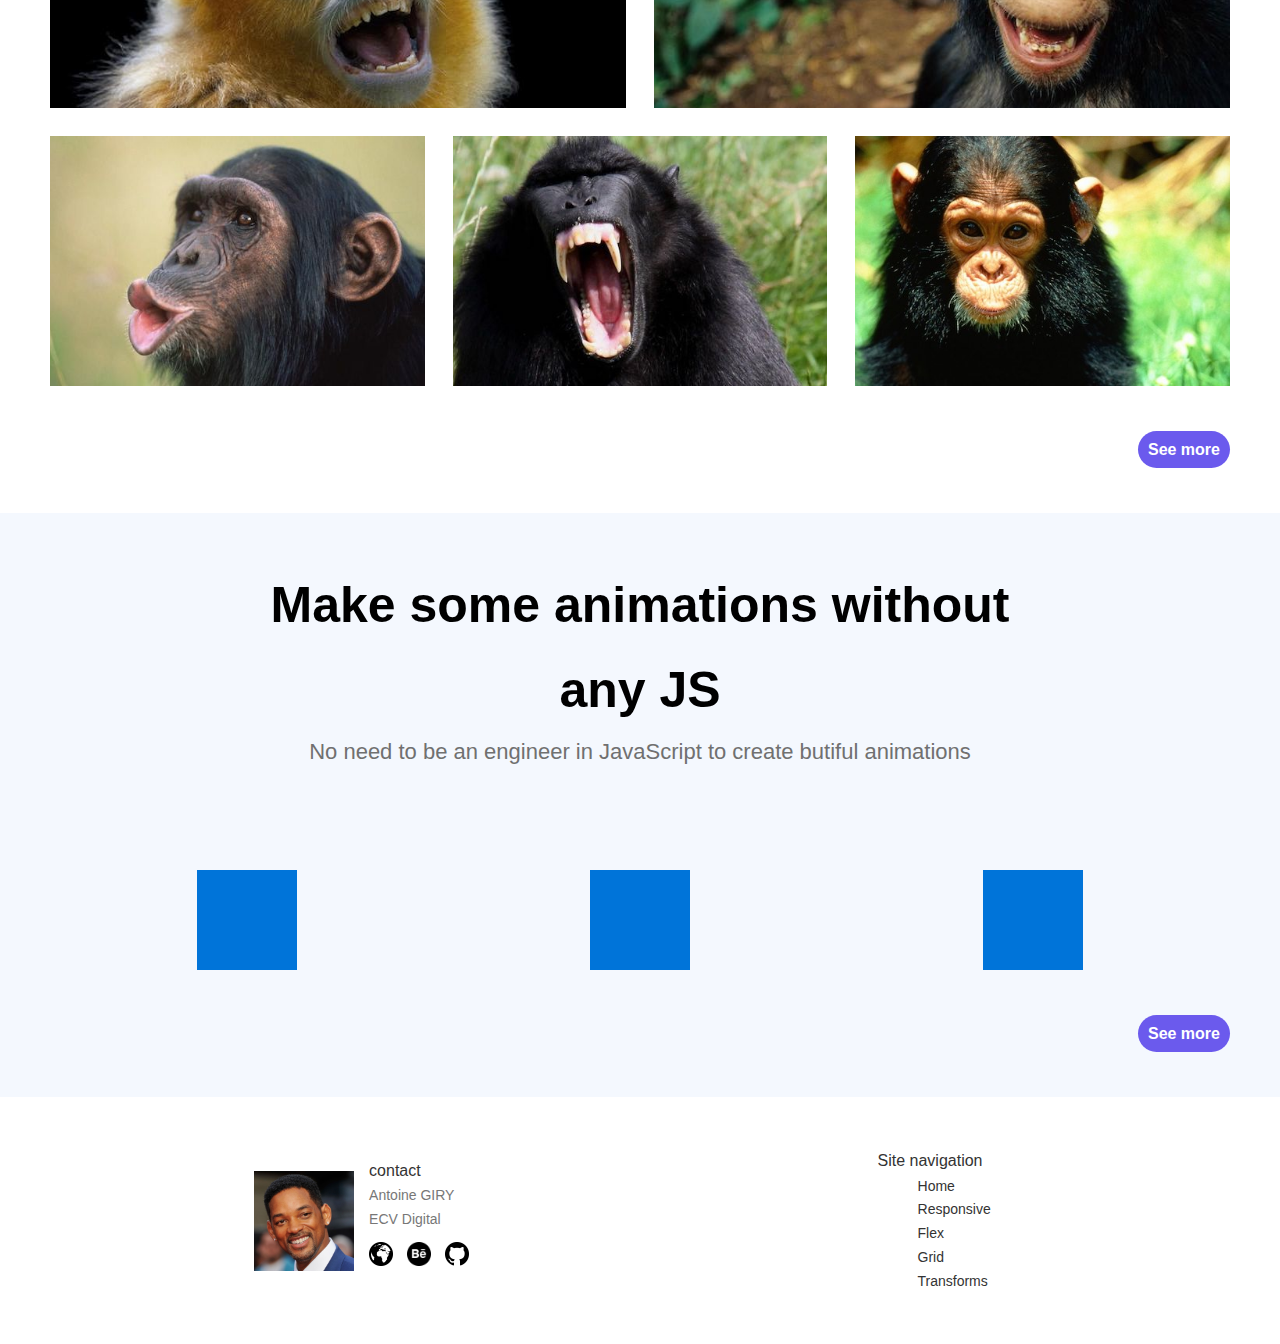
==== commit 0beae5e1: "application du nommage BEM" ====
--- a/index.html
+++ b/index.html
@@ -24,11 +24,11 @@
 <body>
   <header>
     <nav>
-      <div class="main-logo">
+      <div class="main__logo">
         <a href="index.html" title="home">Learning CSS</a>
       </div>
 
-      <ul class="main-nav-linkstyle">
+      <ul class="main__nav--linkstyle">
         <li><a href="index.html" title="Home">Home</a></li>
         <li><a href="pages/responsive.html" title="Responsive">Responsive</a></li>
         <li><a href="pages/flex.html" title="Flexbox">Flex</a></li>
@@ -36,11 +36,11 @@
         <li><a href="pages/transforms.html" title="CSS Transforms">Transforms</a></li>
       </ul>
     </nav>
-    <div class="header-content">
-      <div class="main-title-content">
+    <div class="main__header">
+      <div class="main__title">
         <h1> Let's see what CSS can do </h1>
       </div>
-      <div class="main-subtitle-content">
+      <div class="main__subtitle">
         <p>This website will show you some possibilities you can explore with CSS</p>
       </div>
     </div>
@@ -48,42 +48,42 @@
 
 
   <!--01  Responsive  -->
-  <section class="section section-blue-background">
-    <div class="section-head-content">
-      <div class="section-title-content">
+  <section class="section section--blue">
+    <div class="section__head">
+      <div class="section__title">
         <h1> Responsive image page </h1>
       </div>
 
-      <div class="section-subtitle-content">
+      <div class="section__subtitle">
         <p>First, we'll see how to make your image responsive, both content and background images</p>
       </div>
     </div>
 
-    <div class="section-core-content">
-      <div class="block-image-content">
-        <img class="objectfit-cover" src="img/md/05-monkey-md.jpg" alt="image de singe" class="cover">
-      </div>
-
-      <div class="block-image-bg background-center">
-
-      </div>
-    </div>
-    <div class="section-foot-content">
-      <button class="button-see-more"><a href="pages/responsive.html" title="Responsive images">See more</a></button>
+    <div class="section__content">
+      <div class="block__image--content">
+        <img class="objectfit--cover" src="img/md/05-monkey-md.jpg" alt="image de singe">
+      </div>
+
+      <div class="block__image--bg background--center">
+
+      </div>
+    </div>
+    <div class="section__footer">
+      <a class="button--see-more" href="pages/responsive.html" title="Responsive images">See more</a>
     </div>
   </section>
 
   <!-- 02  3 colonnes de txt  -->
   <section class="section section-column-text">
-    <div class="section-head-content">
-      <div class="section-title-content">
-        <h1> Text columns is magic </h1>
-      </div>
-      <div class="section-subtitle-content">
+    <div class="section__head">
+      <div class="section__title">
+        <h1 class="section__title"> Text columns is magic </h1>
+      </div>
+      <div class="section__subtitle">
         <p>No Flex, no Grid just "column" property</p>
       </div>
     </div>
-    <div class="text-3-columns">
+    <div class="block__text--3cols">
       <p>Apes (Hominoidea) are a branch of Old World tailless anthropoid primates native to Africa and Southeast Asia. They are the sister group of the Old World monkeys, together forming the catarrhine clade. They are distinguished from other primates by a wider degree of freedom of motion at the shoulder joint as evolved by the influence of brachiation. In traditional and non-scientific use, the term "ape" excludes humans, and is thus not equivalent to the scientific taxon Hominoidea. There are two extant branches of the superfamily Hominoidea: the gibbons, or lesser apes; and the hominids, or great apes.
 
         The family Hylobatidae, the lesser apes, include four genera and a total of sixteen species of gibbon, including the lar gibbon and the siamang, all native to Asia. They are highly arboreal and bipedal on the ground. They have lighter bodies and smaller social groups than great apes.
@@ -93,40 +93,40 @@
   </section>
 
   <!-- 03 Demo flexbox -->
-  <section class="section section-blue-background">
-    <div class="section-head-content">
-      <div class="section-title-content">
+  <section class="section section--blue">
+    <div class="section__head">
+      <div class="section__title">
         <h1> Welcom to Flex World </h1>
       </div>
-      <div class="section-subtitle-content">
+      <div class="section__subtitle">
         <p>Let's see what we can do with the powerful Flex property</p>
       </div>
     </div>
-    <div class="flex-container">
-      <div class="square-flex-item">
+    <div class="container--flex">
+      <div class="square--flex">
         <p>1</p>
       </div>
-      <div class="square-flex-item">
+      <div class="square">
         <p>2</p>
       </div>
-      <div class="square-flex-item">
+      <div class="square">
         <p>3</p>
       </div>
-      <div class="square-flex-item">
+      <div class="square">
         <p>4</p>
       </div>
-      <div class="square-flex-item">
+      <div class="square">
         <p>5</p>
       </div>
-      <div class="square-flex-item">
+      <div class="square">
         <p>6</p>
       </div>
-      <div class="square-flex-item">
+      <div class="square">
         <p>7</p>
       </div>
     </div>
-    <div class="section-foot-content">
-      <button class="button-see-more"><a href="pages/flex.html" title="Flexbox">See more</a></button>
+    <div class="section__footer">
+      <a class="button--see-more" href="pages/flex.html" title="Flexbox">See more</a>
     </div>
   </section>
 
@@ -134,71 +134,71 @@
 
   <!-- 04     5 bloc de singes en Grid avec image et titre  -->
   <section class="section">
-    <div class="section-head-content">
-      <div class="section-title-content">
+    <div class="section__head">
+      <div class="section__title">
         <h1> I want to see a real grid </h1>
       </div>
-      <div class="section-subtitle-content">
+      <div class="section__subtitle">
         <p>Flex is good, but look at what grid can do</p>
       </div>
     </div>
     <div class="grid-col-6">
-      <div class="block-grid-gorilla card-first-row">
-        <img class="objectfit-cover" src="css/images/md/01-monkey-md.jpg" alt="image de gorille">
-      </div>
-      <div class="block-grid-gorilla card-first-row">
-        <img class="objectfit-cover" src="css/images/md/02-monkey-md.jpg" alt="image de gorille">
-      </div>
-      <div class="block-grid-gorilla card-last-row">
-        <img class="objectfit-cover" src="css/images/md/03-monkey-md.jpg" alt="image de gorille">
-      </div>
-      <div class="block-grid-gorilla card-last-row">
-        <img class="objectfit-cover" src="css/images/md/04-monkey-md.jpg" alt="image de gorille">
-      </div>
-      <div class="block-grid-gorilla card-last-row">
-        <img class="objectfit-cover" src="css/images/md/05-monkey-md.jpg" alt="image de gorille">
-      </div>
-    </div>
-    <div class="section-foot-content">
-      <button class="button-see-more"><a href="pages/grid.html" title="Grid Layout">See more</a></button>
+      <div class="block__grid--gorilla card--first-row">
+        <img class="objectfit--cover" src="css/images/md/01-monkey-md.jpg" alt="image de gorille">
+      </div>
+      <div class="block__grid--gorilla card--first-row">
+        <img class="objectfit--cover" src="css/images/md/02-monkey-md.jpg" alt="image de gorille">
+      </div>
+      <div class="block__grid--gorilla card--last-row">
+        <img class="objectfit--cover" src="css/images/md/03-monkey-md.jpg" alt="image de gorille">
+      </div>
+      <div class="block__grid--gorilla card--last-row">
+        <img class="objectfit--cover" src="css/images/md/04-monkey-md.jpg" alt="image de gorille">
+      </div>
+      <div class="block__grid--gorilla card--last-row">
+        <img class="objectfit--cover" src="css/images/md/05-monkey-md.jpg" alt="image de gorille">
+      </div>
+    </div>
+    <div class="section__footer">
+      <a class="button--see-more" href="pages/grid.html" title="Grid Layout">See more</a>
     </div>
   </section>
 
 
   <!-- 05 Exemple de CSS Transforms -->
-  <section class="section section-blue-background">
-    <div class="section-head-content">
-      <div class="section-title-content">
+  <section class="section section--blue">
+    <div class="section__head">
+      <div class="section__title">
         <h1> Make some animations without any JS </h1>
       </div>
-      <div class="section-subtitle-content">
+      <div class="section__subtitle">
         <p>No need to be an engineer in JavaScript to create butiful animations</p>
       </div>
     </div>
-    <div class="square-transform flex-container">
-      <div class="element square-animate">
-      </div>
-      <div class="element square-animate">
-      </div>
-      <div class="element square-animate">
-      </div>
-    </div>
-    <div class="section-foot-content">
-      <button class="button-see-more"><a href="pages/transforms.html" title="css transforms">See more</a></button>
-    </div>
-  </section>
-
-
-  <footer class="footer-page">
-    <div class="block-author">
-      <div class="author-picture">
-        <img class="objectfit-cover" src="img/pp.jpg" alt="photo de l'auteur">
-      </div>
-      <div class="autho-info">
+    <div class="square--transform container--flex">
+      <div class="element square--animate">
+      </div>
+      <div class="element square--animate">
+      </div>
+      <div class="element square--animate">
+      </div>
+    </div>
+    <div class="section__footer">
+      <a class="button--see-more button--animation--swing" href="pages/transforms.html" title="css transforms">See more</a>
+    </div>
+  </section>
+
+
+  <footer class="block__footer">
+    <div class="block__footer__author">
+      <div class="author__picture">
+        <img class="objectfit--cover" src="img/pp.jpg" alt="photo de l'auteur">
+      </div>
+      <div class="autho__info">
         <h3> contact </h3>
         <p>Antoine GIRY </p>
         <p>ECV Digital</p>
-        <div class="footer-social">
+        <div class="social">
           <a href="https://www.antoinegiry.fr"><img alt="Website" src="img/icn/icn-web.png"></a>
           <a href="https://www.behance.net/antoinegiry"><img alt="Behance" src="img/icn/icn-behance.png"></a>
           <a href="https://www.github.com/AntoineGiry"><img alt="Github" src="img/icn/icn-git.png"></a>
@@ -206,14 +206,14 @@
     </div>
 
     </div>
-    <div class="nav_footer">
+    <div class="block__footer__nav">
       <h3>Site navigation</h3>
       <ul>
-        <li><a href="#" title="Home">Home</a></li>
+        <li><a href="index.html" title="Home">Home</a></li>
         <li><a href="pages/responsive.html" title="Responsive">Responsive</a></li>
-        <li><a href="#" title="Flexbox">Flex</a></li>
-        <li><a href="#" title="Grid Layout">Grid</a></li>
-        <li><a href="#" title="CSS Transforms">Transforms</a></li>
+        <li><a href="pages/flex.html" title="Flexbox">Flex</a></li>
+        <li><a href="pages/grid.html" title="Grid Layout">Grid</a></li>
+        <li><a href="pages/transforms.html" title="CSS Transforms">Transforms</a></li>
       </ul>
     </div>
 
--- a/css/base/animations.css
+++ b/css/base/animations.css
@@ -14,38 +14,38 @@
     100% {
       transform: skewX(-20deg);
     }
-  }
+}
   
-  @keyframes swing
-  {
-      15%
-      {
-          -webkit-transform: translateX(5px);
-          transform: translateX(5px);
-      }
-      30%
-      {
-          -webkit-transform: translateX(-5px);
-          transform: translateX(-5px);
-      }
-      50%
-      {
-          -webkit-transform: translateX(3px);
-          transform: translateX(3px);
-      }
-      65%
-      {
-          -webkit-transform: translateX(-3px);
-          transform: translateX(-3px);
-      }
-      80%
-      {
-          -webkit-transform: translateX(2px);
-          transform: translateX(2px);
-      }
-      100%
-      {
-          -webkit-transform: translateX(0);
-          transform: translateX(0);
-      }
-  }+@keyframes swing
+{
+    15%
+    {
+        -webkit-transform: translateX(5px);
+        transform: translateX(5px);
+    }
+    30%
+    {
+        -webkit-transform: translateX(-5px);
+        transform: translateX(-5px);
+    }
+    50%
+    {
+        -webkit-transform: translateX(3px);
+        transform: translateX(3px);
+    }
+    65%
+    {
+        -webkit-transform: translateX(-3px);
+        transform: translateX(-3px);
+    }
+    80%
+    {
+        -webkit-transform: translateX(2px);
+        transform: translateX(2px);
+    }
+    100%
+    {
+        -webkit-transform: translateX(0);
+        transform: translateX(0);
+    }
+}--- a/css/base/font.css
+++ b/css/base/font.css
@@ -11,17 +11,17 @@
   color : #333;
   font-size: 1.6rem;
 }
-.main-nav-linkstyle li a{
+.main__nav--linkstyle li a{
   font-size: 1.4rem;
 }
-.main-logo{
+.main__logo{
   font-size: 1.8rem;
   font-weight: 600;
 }
-.main-logo a:link, .main-logo a:visited{
+.main__logo a:link, .main__logo a:visited{
   color: #6B5AED;
 }
-.main-title-content{
+.main__title{
   font-size: 6rem;
   font-weight: bolder;
   color: #000;
@@ -32,24 +32,24 @@
   animation-iteration-count: infinite;
   animation-direction: alternate;
 }
-.main-subtitle-content{
+.main__subtitle{
   text-align: center;
   font-size: 2.6rem;
   color: #707070;
   margin: 0 auto;
 }
-.section-title-content{
+.section__title{
   font-size: 5rem;
   font-weight: bolder;
   color: #000;  
 }
-.section-subtitle-content{
+.section__subtitle{
   font-size: 2.2rem;
   color: #707070;
   margin: 0 auto;
   padding-bottom: 10rem;
 }
-.background-center-text{
+.background__text--center{
   font-size: 4rem;
   font-weight: bolder;
   color: #ffffff;
--- a/css/components/button.css
+++ b/css/components/button.css
@@ -1,6 +1,6 @@
 /*********************/
 /*  BOUTON SEE MORE */
-.button-see-more{
+.button--see-more{
     background-color: #6B5AED;
     text-decoration: none;
     border-radius: 100rem;
@@ -13,15 +13,19 @@
     height: 6rem;
     transition: all .2s ease-in;
   }
-  .button-see-more:hover{
+  .button--see-more:hover{
     background-color: rgb(142, 128, 247);
     box-shadow: 0 0 16px rgb(198, 209, 230, 1);
   
   }
-  .button-see-more:active{
+  .button--see-more:active{
     background-color: rgb(83, 60, 255);
   }
 
-  .button-see-more a {
+  .button--see-more a {
     color: white;
-  }+  }
+  .button--animation--swing:hover{
+    animation: swing 1s ease;
+    animation-iteration-count: 1;
+}--- a/css/layout/layout.css
+++ b/css/layout/layout.css
@@ -17,7 +17,7 @@
   width: 100%;
   background-color: #fff;
 }
-nav .main-logo{
+nav .main__logo{
   grid-row: 1/1;
   display: inline-block;
   margin : 0 4rem 0 4rem ;
@@ -27,7 +27,7 @@
   display: inline-block;
   list-style-type: none;
 }
-nav li{
+nav li {
   right: 0;
   display: inline-block;
 }
@@ -44,7 +44,7 @@
 
 /************/
 /* HEADER  */
-.header-content{
+.main__header{
   margin: 0 auto;
   text-align: center;
   display: flex;
@@ -68,10 +68,8 @@
     padding: 5rem;
     margin: 0 auto;
 }
-.section-blue-background{
-  background-color: #f4f8fe;
-}
-.section-head-content{
+
+.section__head{
   max-width: 70%;
   margin: 0 auto;
   display: flex;
@@ -80,23 +78,24 @@
   flex-direction: column;
   text-align: center;
 }
-.section-core-content{
+.section__content{
   display: flex;
   align-items: center;
+  align-content: center;
   justify-content: space-between;
-  flex-direction: row wrap;
+  flex-flow: row wrap;
 }
 
 /*******************/
 /* Section footer */
-.footer-page {
+.block__footer {
   padding: 5rem;
   max-width: 100%;
   display: flex;
   flex-flow: row wrap;
   justify-content: space-around;
 }
-.block-author {
+.block__footer__author {
   display: grid;
   grid-template-columns: repeat(2,1fr);
   grid-gap: 1rem;
@@ -104,23 +103,23 @@
   align-items: center;
   background-color: #fff;
 }
-.author-picture{
+.author__picture{
   grid-column: 1/2;
   height: 10rem;
   width: 10rem;
 }
-.author-picture img{
+.author__picture img{
   width: 100%;
   height: 100%;
 }
-.author-info{
+.author__info{
     grid-column: 2/3;
 }
 footer a:active, footer a:hover {
   color:#6B5AED;
 }
-.footer-social a img{
+.social a img{
     width: 24px;
     height: 24px;
     padding: 1rem 1rem 1rem 0rem;
-}
+}--- a/css/base/scaffolding.css
+++ b/css/base/scaffolding.css
@@ -1,6 +1,10 @@
+
+.section--blue{
+	background-color: #f4f8fe;
+  }
 
 /* CENTRER vertical ET horizontal UN ELEMENT DANS SON BLOCK */
-.flex-container{
+.container--flex{
 	display: flex;
 	flex-flow: row wrap;
 	justify-content: center;
@@ -8,26 +12,20 @@
 	justify-content: space-around;
 }
 
-/* POSITION EN COLONNE EN FLEX CENTRÉ*/
-.section-flex{
-	display: flex;
-	flex-flow: wrap;
-	justify-content: center;
-	align-items: center;
-}
+
 .flex-basis{
 	flex-basis: 100%;
 }
 
 /* CENTRER UNE IMAGE BACKGROUND */
-.background-center{
+.background--center{
 	background-repeat: no-repeat;
 	background-size: cover;
 	background-position: center;
 }
 
 /* CENTRER UNE IMAGE DE CONTENU */
-.objectfit-cover{
+.objectfit--cover{
     object-fit: cover;
 }
 
@@ -37,7 +35,7 @@
     width: 100%;
     grid-template-columns: repeat(5, 1fr);
     justify-items: center;
-    grid-gap: 2em;
+	grid-gap: 2em;
 }
 
 /* GRILLE 6 COLONES */
@@ -60,4 +58,20 @@
     color: white;
     margin-right: 1rem;
     margin-left: 1rem;
+}
+
+
+/*******************/
+/* Bloc démo Flex */
+.square{
+    background: tomato;
+    margin: 1.5rem;
+    width: 20rem;
+    height: 15rem;
+}
+.square p{
+	color: white;
+	font-weight: bold;
+	font-size: 3em;
+	text-align: center;
 }--- a/css/pages/home.css
+++ b/css/pages/home.css
@@ -4,30 +4,30 @@
 
 /*************************
 /* Section 01 Resize Me */
-.block-image-content{
+.block__image--content{
     max-width: 25%;
     height: 30rem;
     box-shadow: 0 0 26px rgb(198, 209, 230, .5);
 }
-.block-image-content img{
+.block__image--content img{
     width: 100%;
     height: 100%;
 }
-.block-image-bg{
+.block__image--bg{
     width: 60%;
     height: 30rem;
     border: solid 18px #ffffff;
     background-image:url("../images/large/02-monkey-lg.jpg") ;
     background-color:#c7c7c7;
 }
-.section-foot-content{
+.section__footer{
     padding-top : 5rem;
     text-align: right;
 }
 
 /********************************/
 /* Section 02  Colonnes de texte*/
-.text-3-columns{
+.block__text--3cols{
     columns: 10rem 3;
     padding: 1rem;
     /* Goutière */
@@ -38,53 +38,35 @@
     column-fill: initial;
 }
 
-/*******************/
-/* Section 03 Flex */
-.square-flex-item{
-    background: tomato;
-    margin: 1.5rem;
-    width: 20rem;
-    height: 15rem;
-  }
-  .square-flex-item p{
-    color: white;
-    font-weight: bold;
-    font-size: 3em;
-    text-align: center;
-  }
 
 /*******************/
 /* Section 04 Grid */
-.block-grid-gorilla{
+.block__grid--gorilla{
     background-color: #f4f8fe;
     width: 100%;
     border-radius: 0.5em;
     height: 25rem;
   }
-.block-grid-gorilla img{
+.block__grid--gorilla img{
     height: 100%;
     width: 100%;
   }
-.block-grid-gorilla h3, .block-grid-gorilla p{
+.block__grid--gorilla h3, .block__grid--gorilla p{
     padding : 1em;
   }
-  .card-first-row{
+  .card--first-row{
     grid-column: span 3;
   }
-  .card-last-row{
+  .card--last-row{
     grid-column: span 2;
   }
 
 /***********************/
 /* Section 05 Transforms */
-.square-transform{
+.square--transform{
     transition:all 0.3s ease;
 }
-.square-animate{
+.square--animate{
     animation: skew 2s infinite;
     animation-direction: alternate;
 }
-.button-animation-swing:hover{
-    animation: swing 1s ease;
-    animation-iteration-count: 1;
-}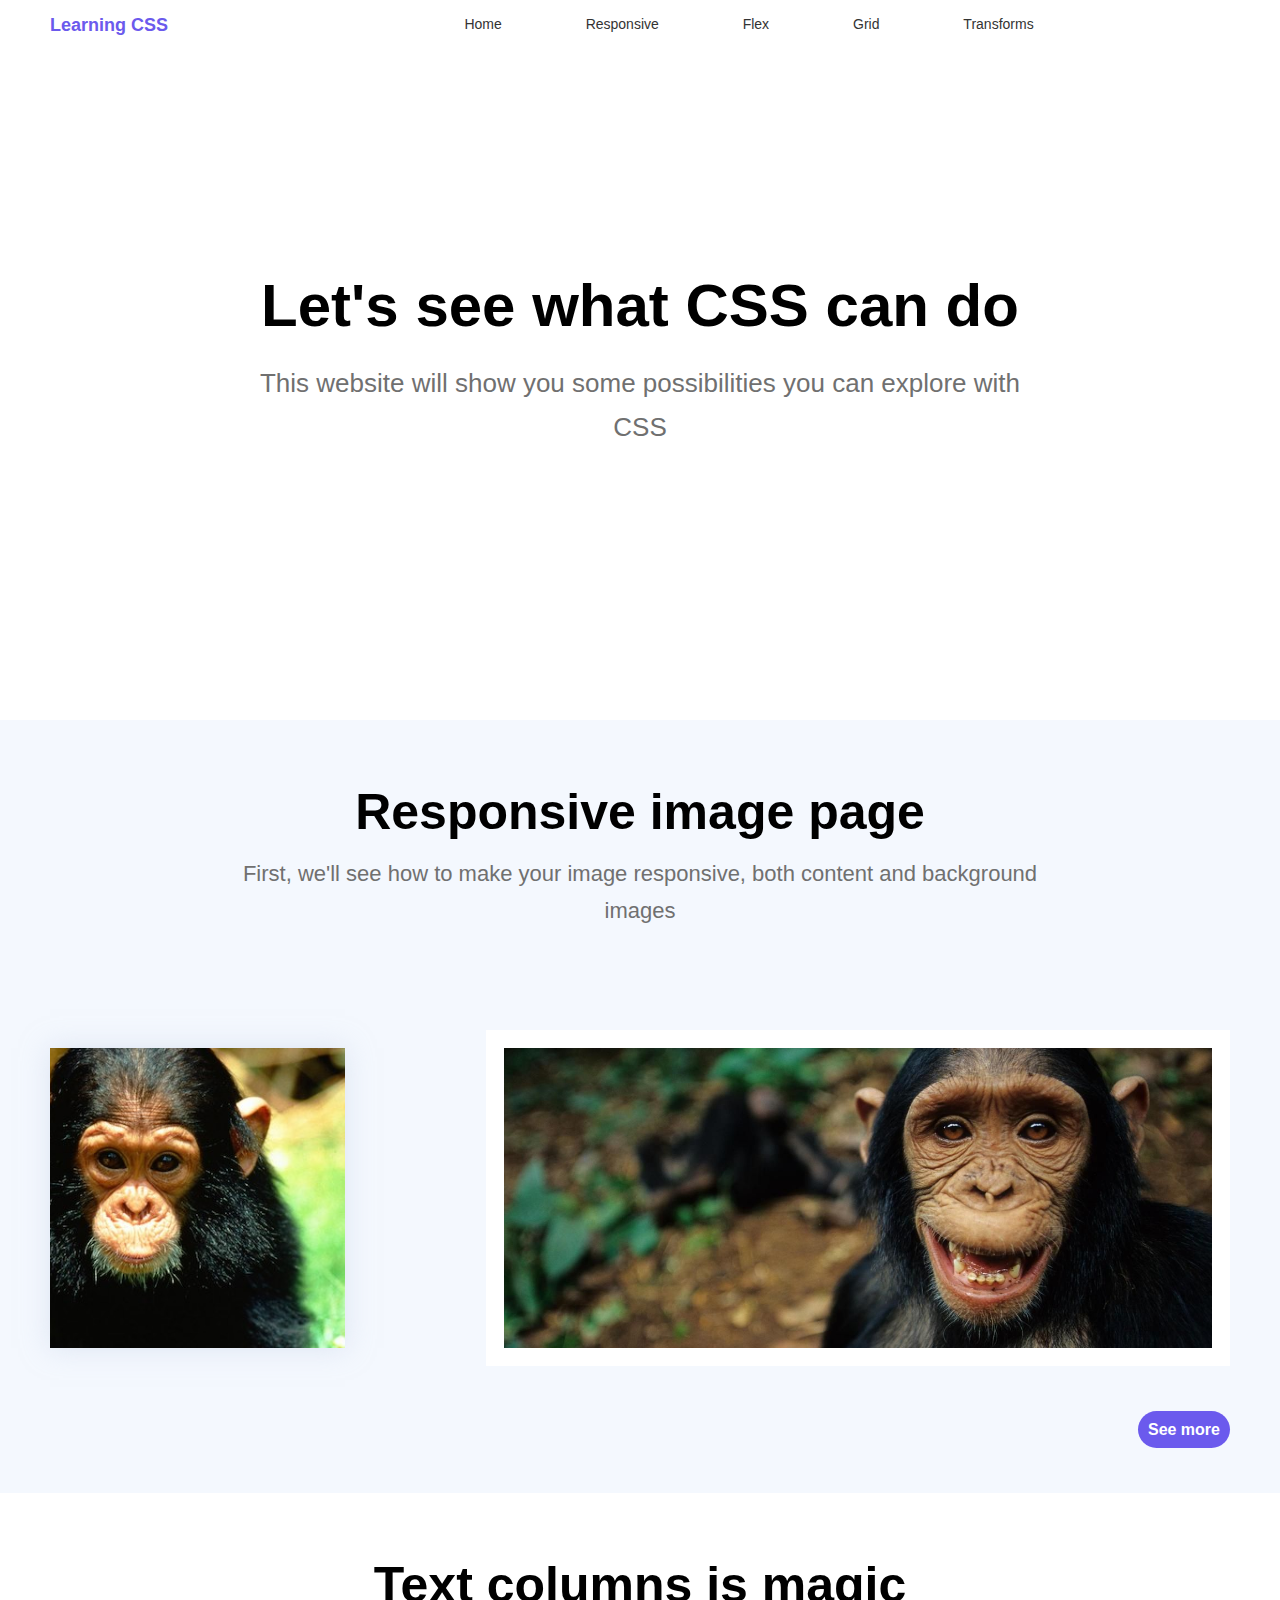
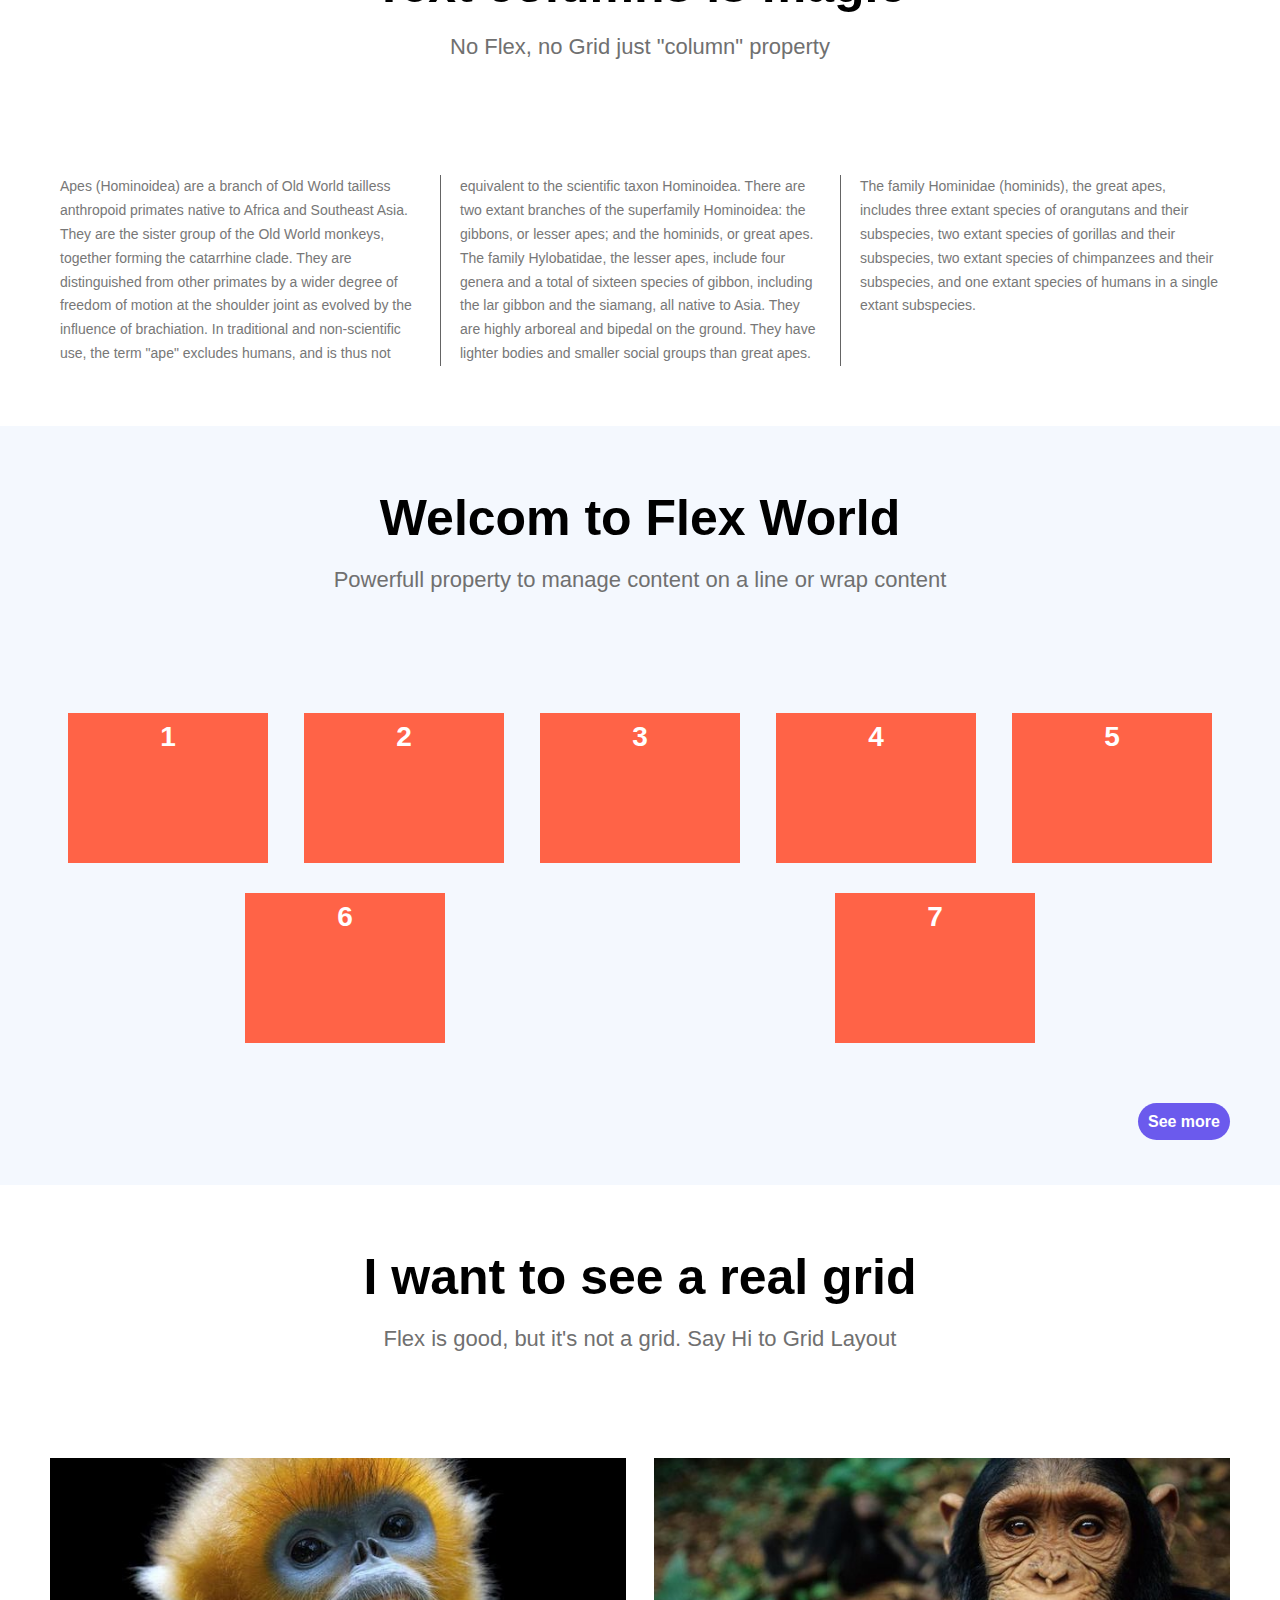
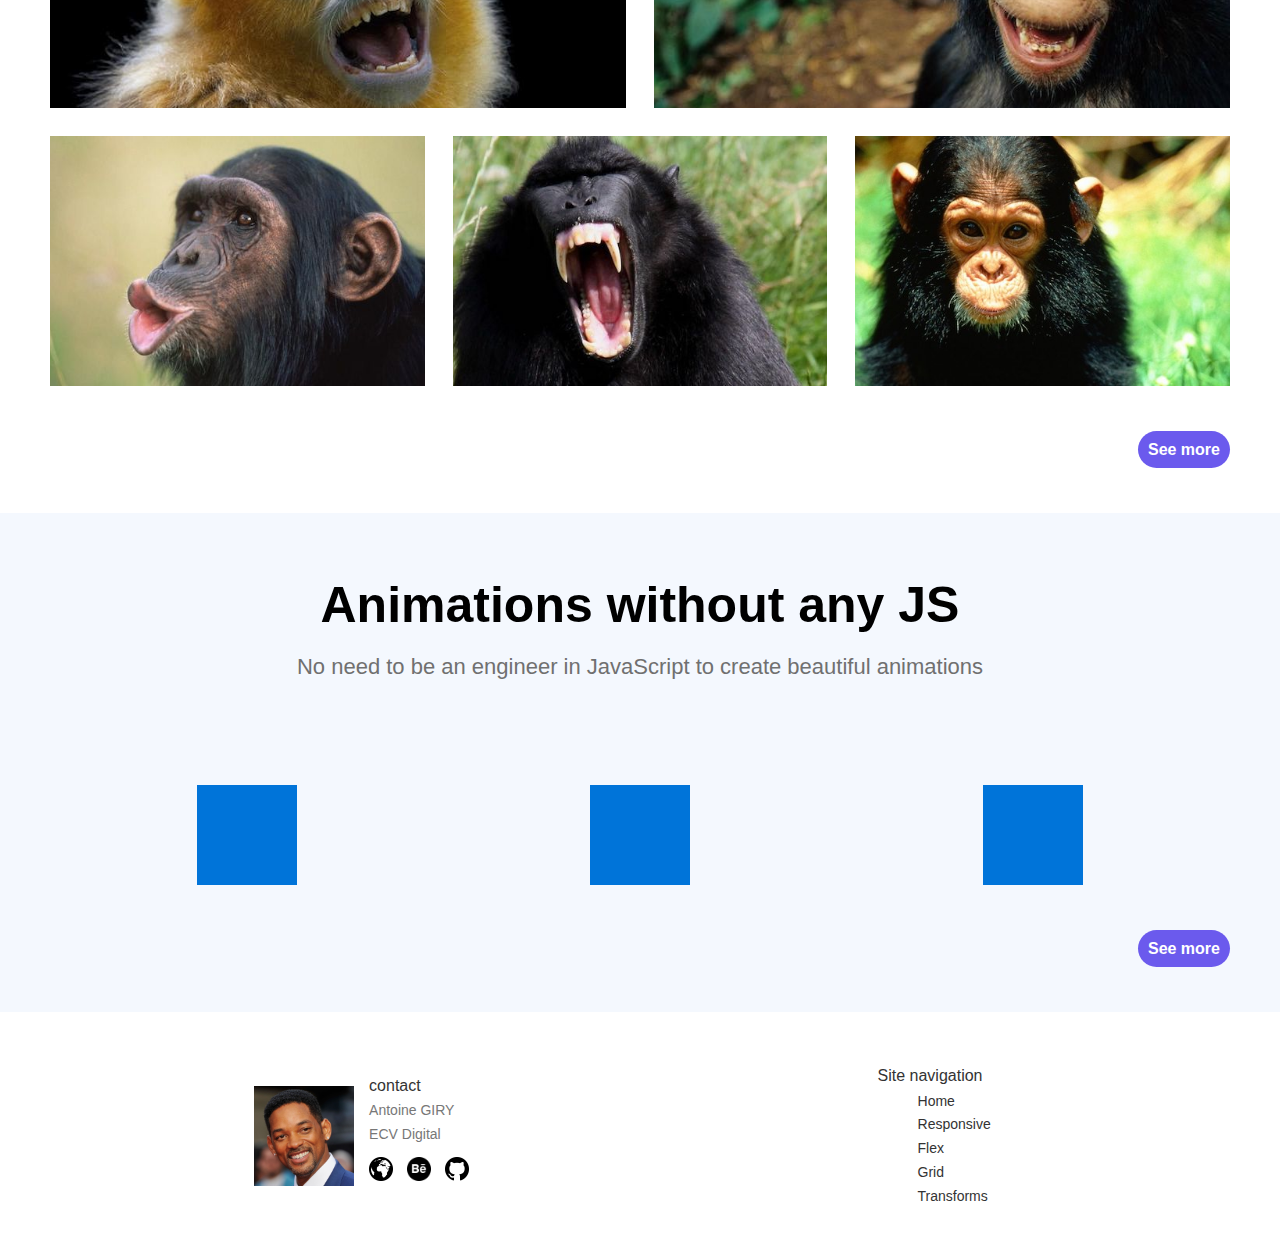
==== commit fe023670: "application du nommage BEM" ====
--- a/index.html
+++ b/index.html
@@ -99,11 +99,11 @@
         <h1> Welcom to Flex World </h1>
       </div>
       <div class="section__subtitle">
-        <p>Let's see what we can do with the powerful Flex property</p>
+        <p>Powerfull property to manage content on a line or wrap content</p>
       </div>
     </div>
     <div class="container--flex">
-      <div class="square--flex">
+      <div class="square">
         <p>1</p>
       </div>
       <div class="square">
@@ -139,7 +139,7 @@
         <h1> I want to see a real grid </h1>
       </div>
       <div class="section__subtitle">
-        <p>Flex is good, but look at what grid can do</p>
+        <p>Flex is good, but it's not a grid. Say Hi to Grid Layout</p>
       </div>
     </div>
     <div class="grid-col-6">
@@ -169,10 +169,10 @@
   <section class="section section--blue">
     <div class="section__head">
       <div class="section__title">
-        <h1> Make some animations without any JS </h1>
-      </div>
-      <div class="section__subtitle">
-        <p>No need to be an engineer in JavaScript to create butiful animations</p>
+        <h1> Animations without any JS </h1>
+      </div>
+      <div class="section__subtitle">
+        <p>No need to be an engineer in JavaScript to create beautiful animations</p>
       </div>
     </div>
     <div class="square--transform container--flex">
--- a/css/base/scaffolding.css
+++ b/css/base/scaffolding.css
@@ -48,7 +48,7 @@
 }
 
 
-/* BLOC DE DEMO */ 
+/* BLOC DE DEMO TRANSFORM */ 
 .element {
     text-align: center;
     display: inline-block;
@@ -69,9 +69,15 @@
     width: 20rem;
     height: 15rem;
 }
-.square p{
+.square p, .square--small p{
 	color: white;
 	font-weight: bold;
-	font-size: 3em;
+	font-size: 2em;
 	text-align: center;
+}
+.square--small{
+    background: rgb(71, 172, 255);
+    margin: 1.5rem;
+    width: 10rem;
+    height: 8rem;
 }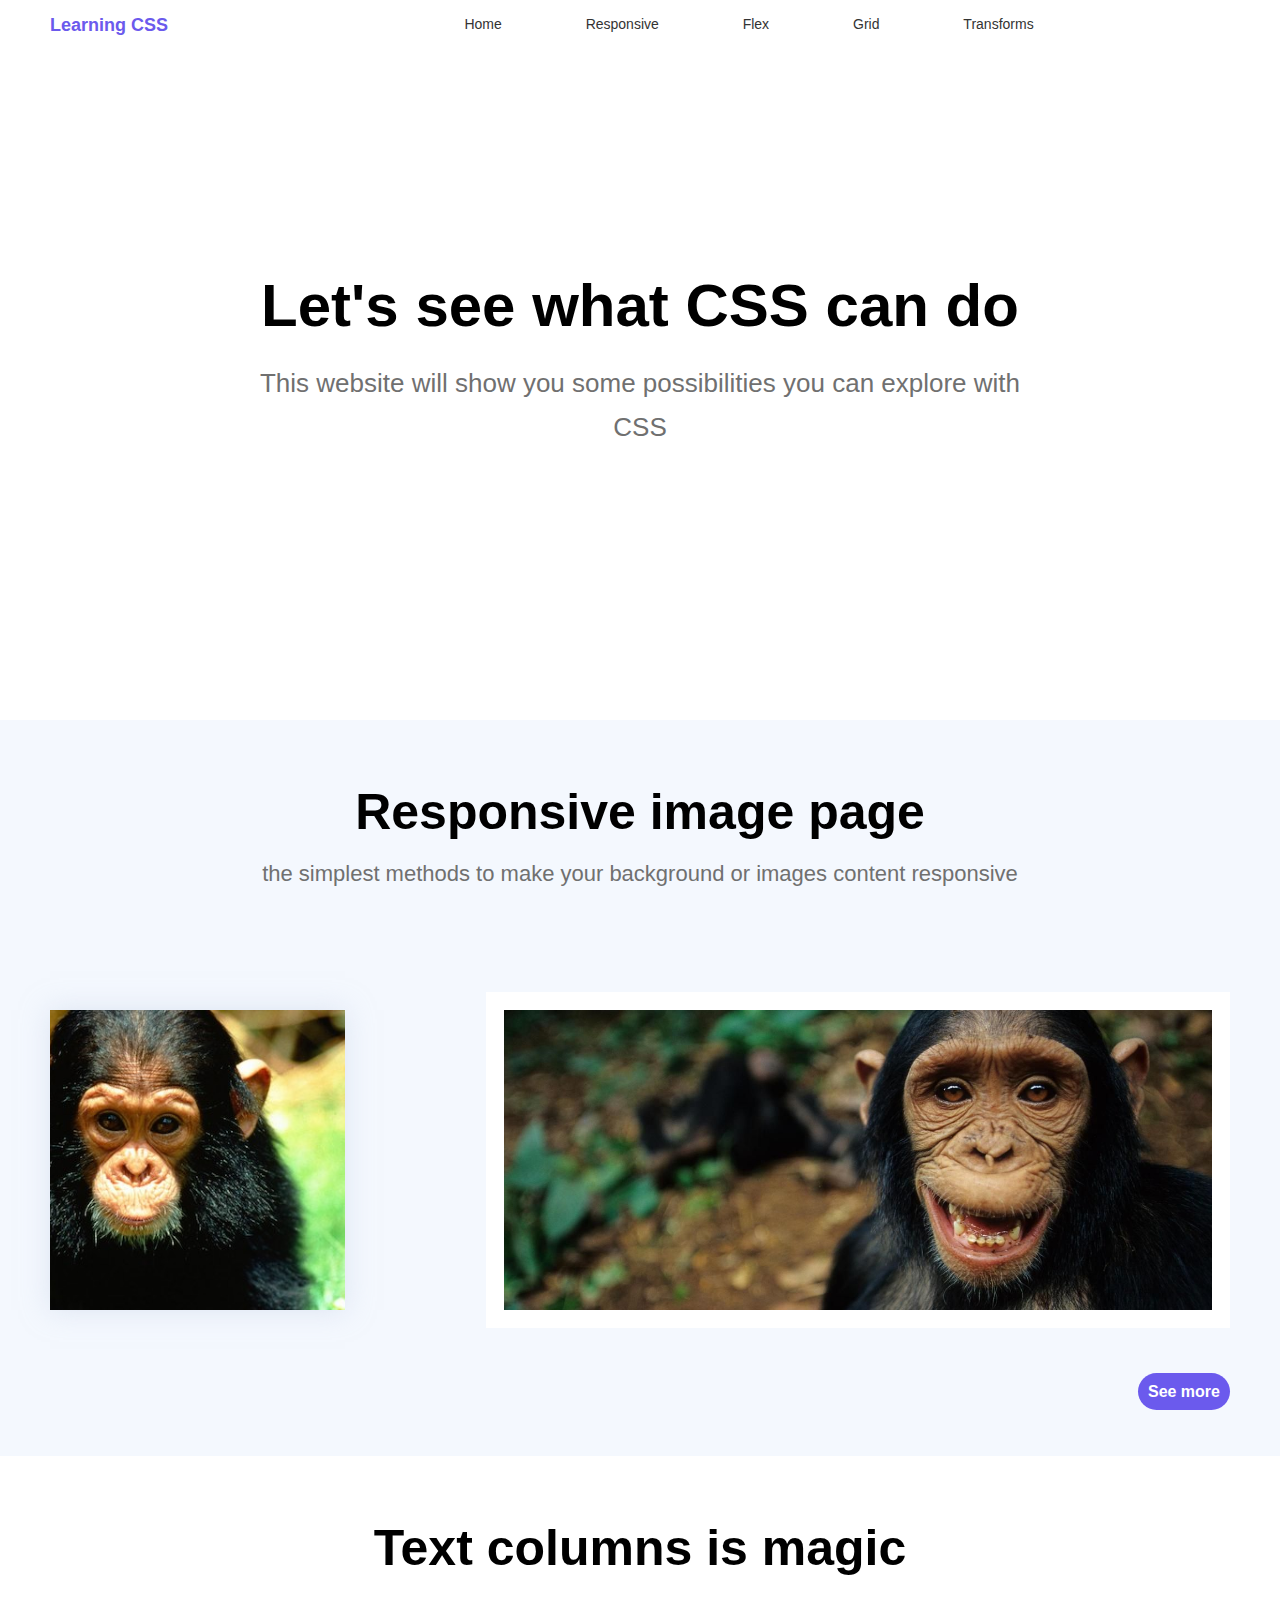
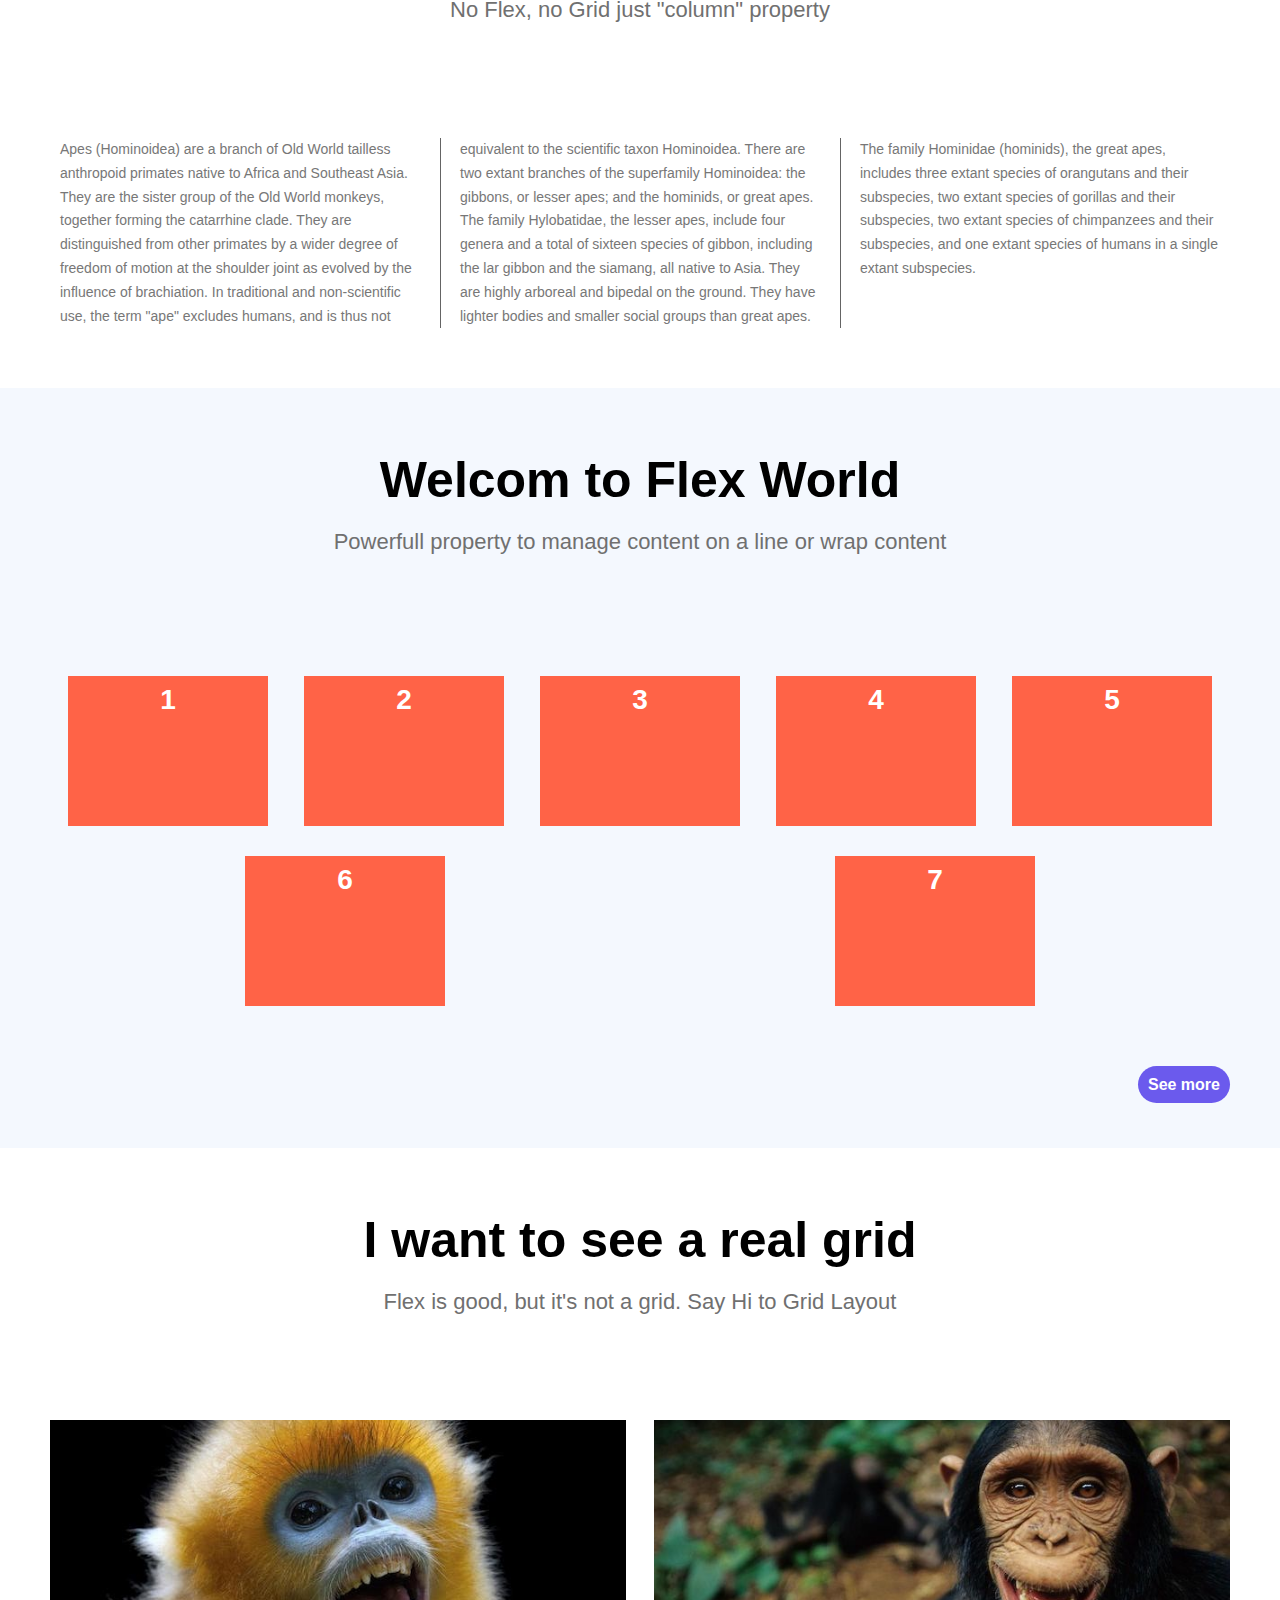
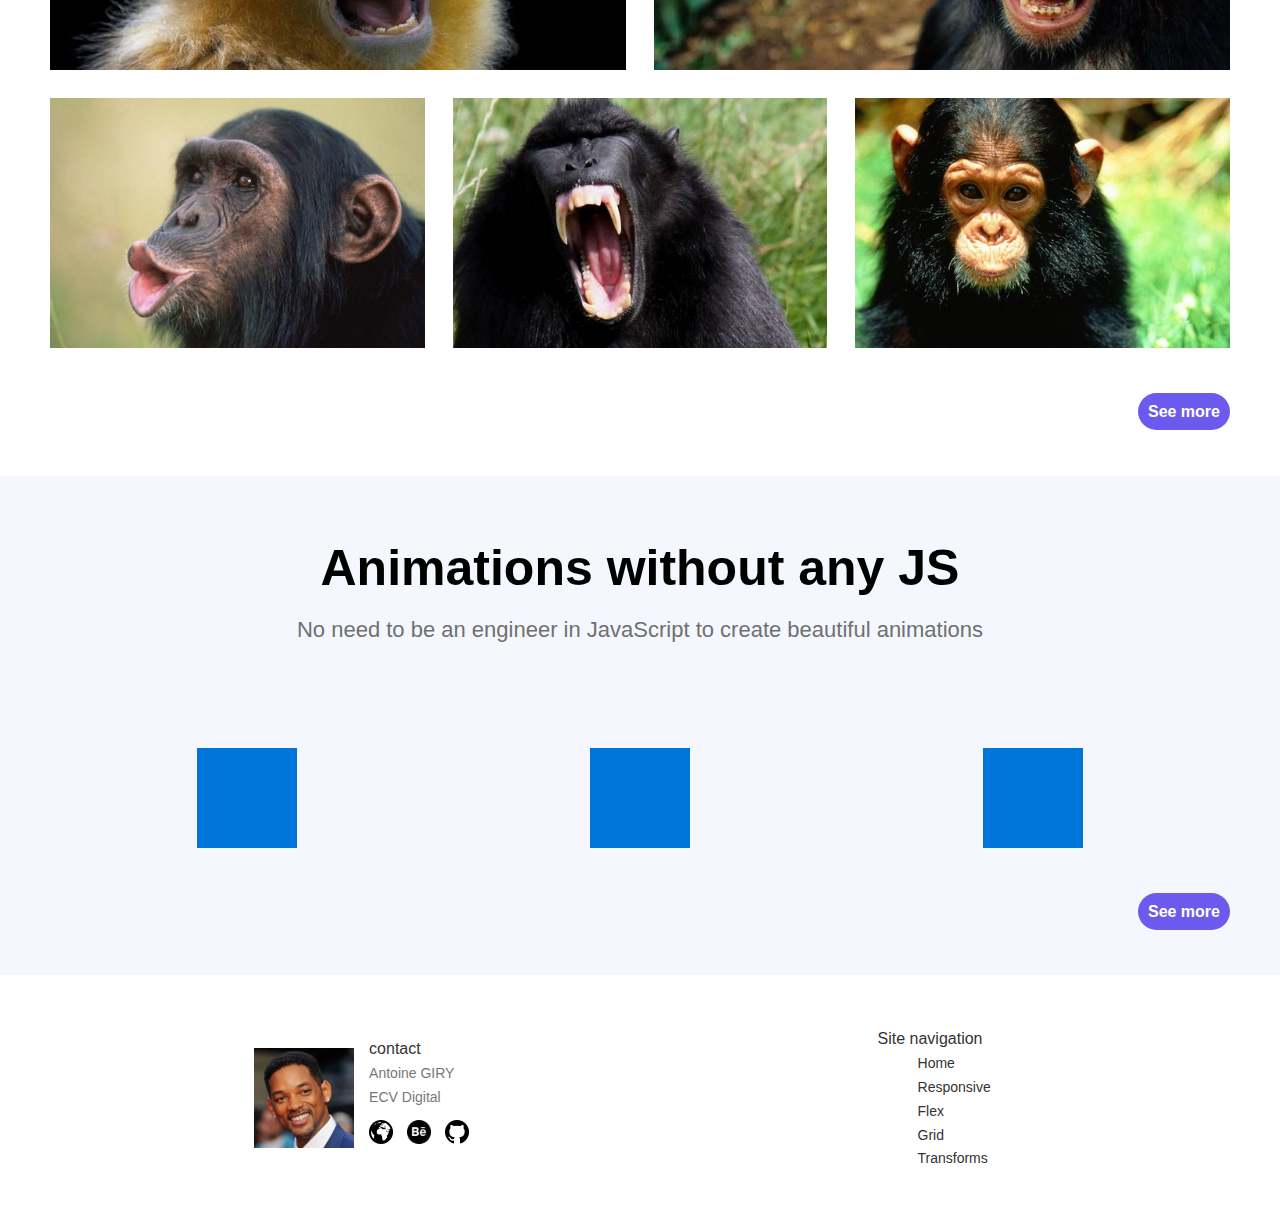
==== commit d64ee01e: "correctif" ====
--- a/index.html
+++ b/index.html
@@ -55,7 +55,7 @@
       </div>
 
       <div class="section__subtitle">
-        <p>First, we'll see how to make your image responsive, both content and background images</p>
+        <p>the simplest methods to make your background or images content responsive</p>
       </div>
     </div>
 
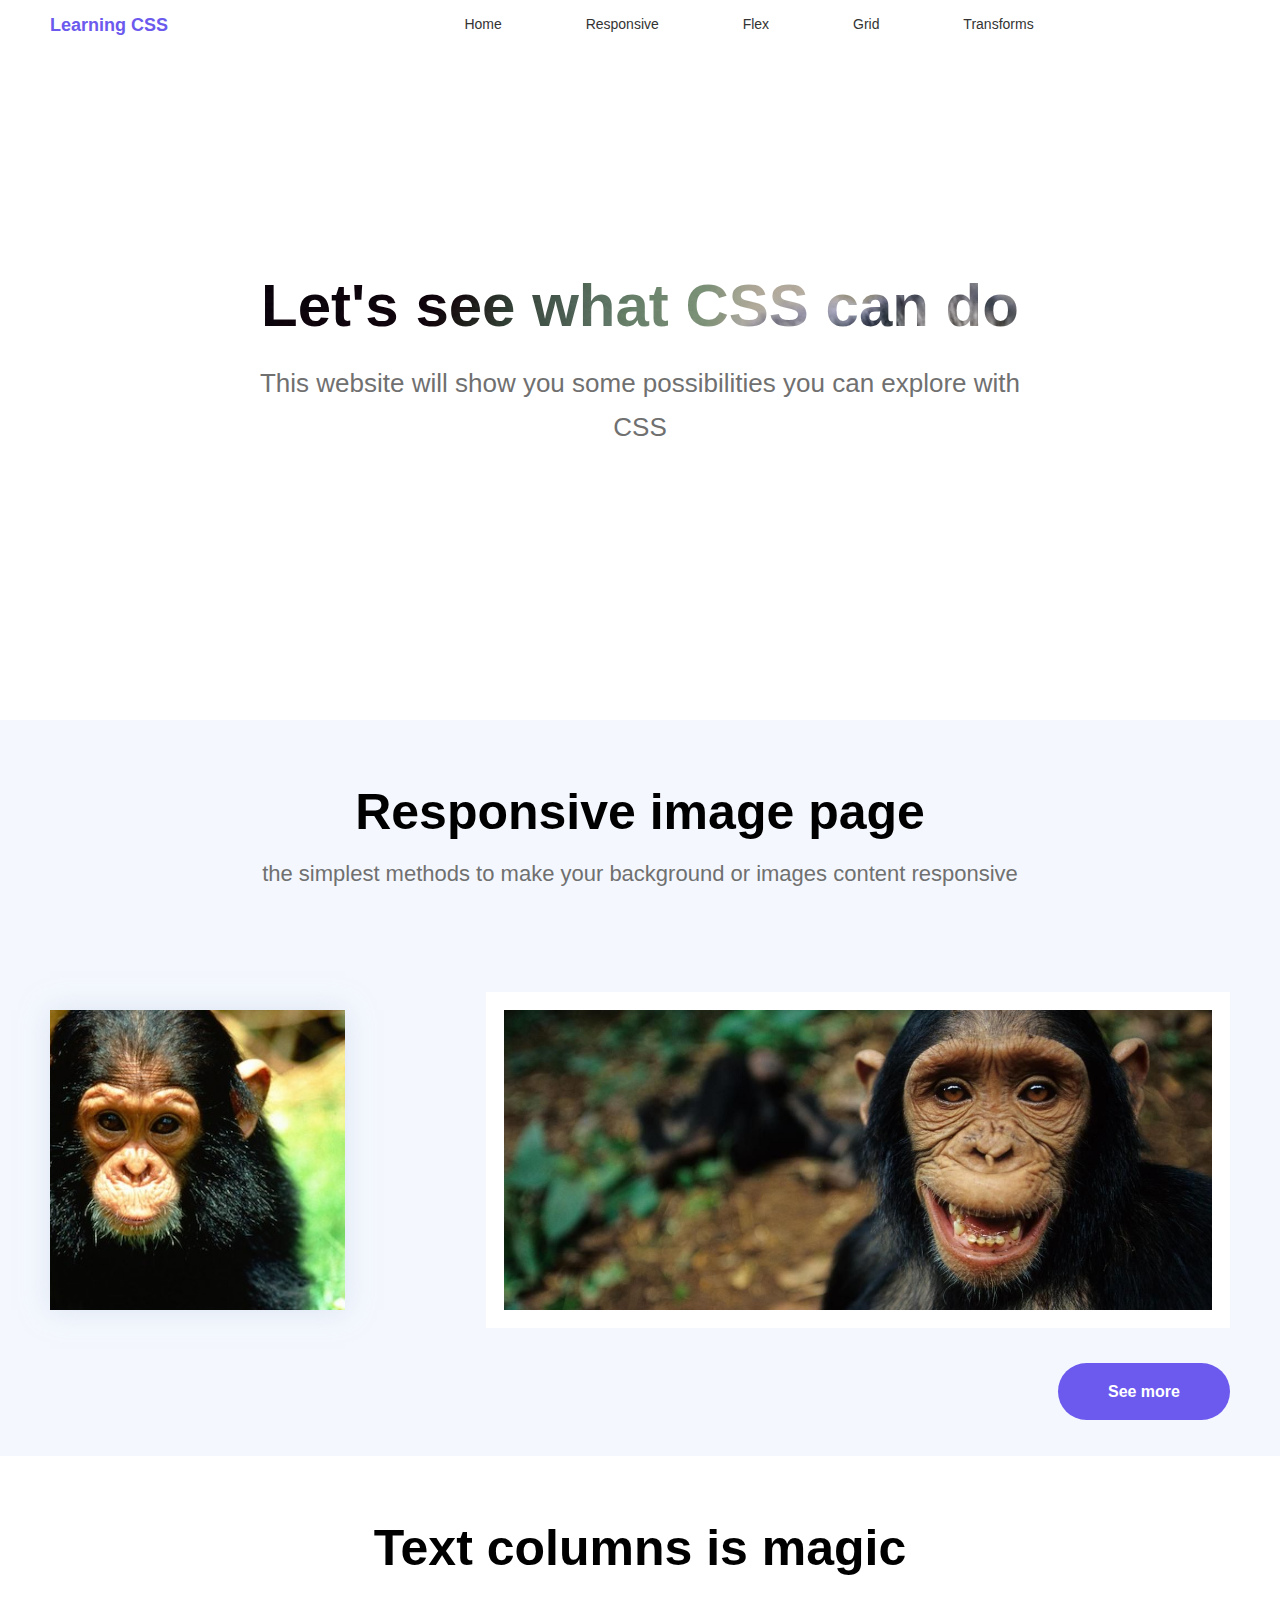
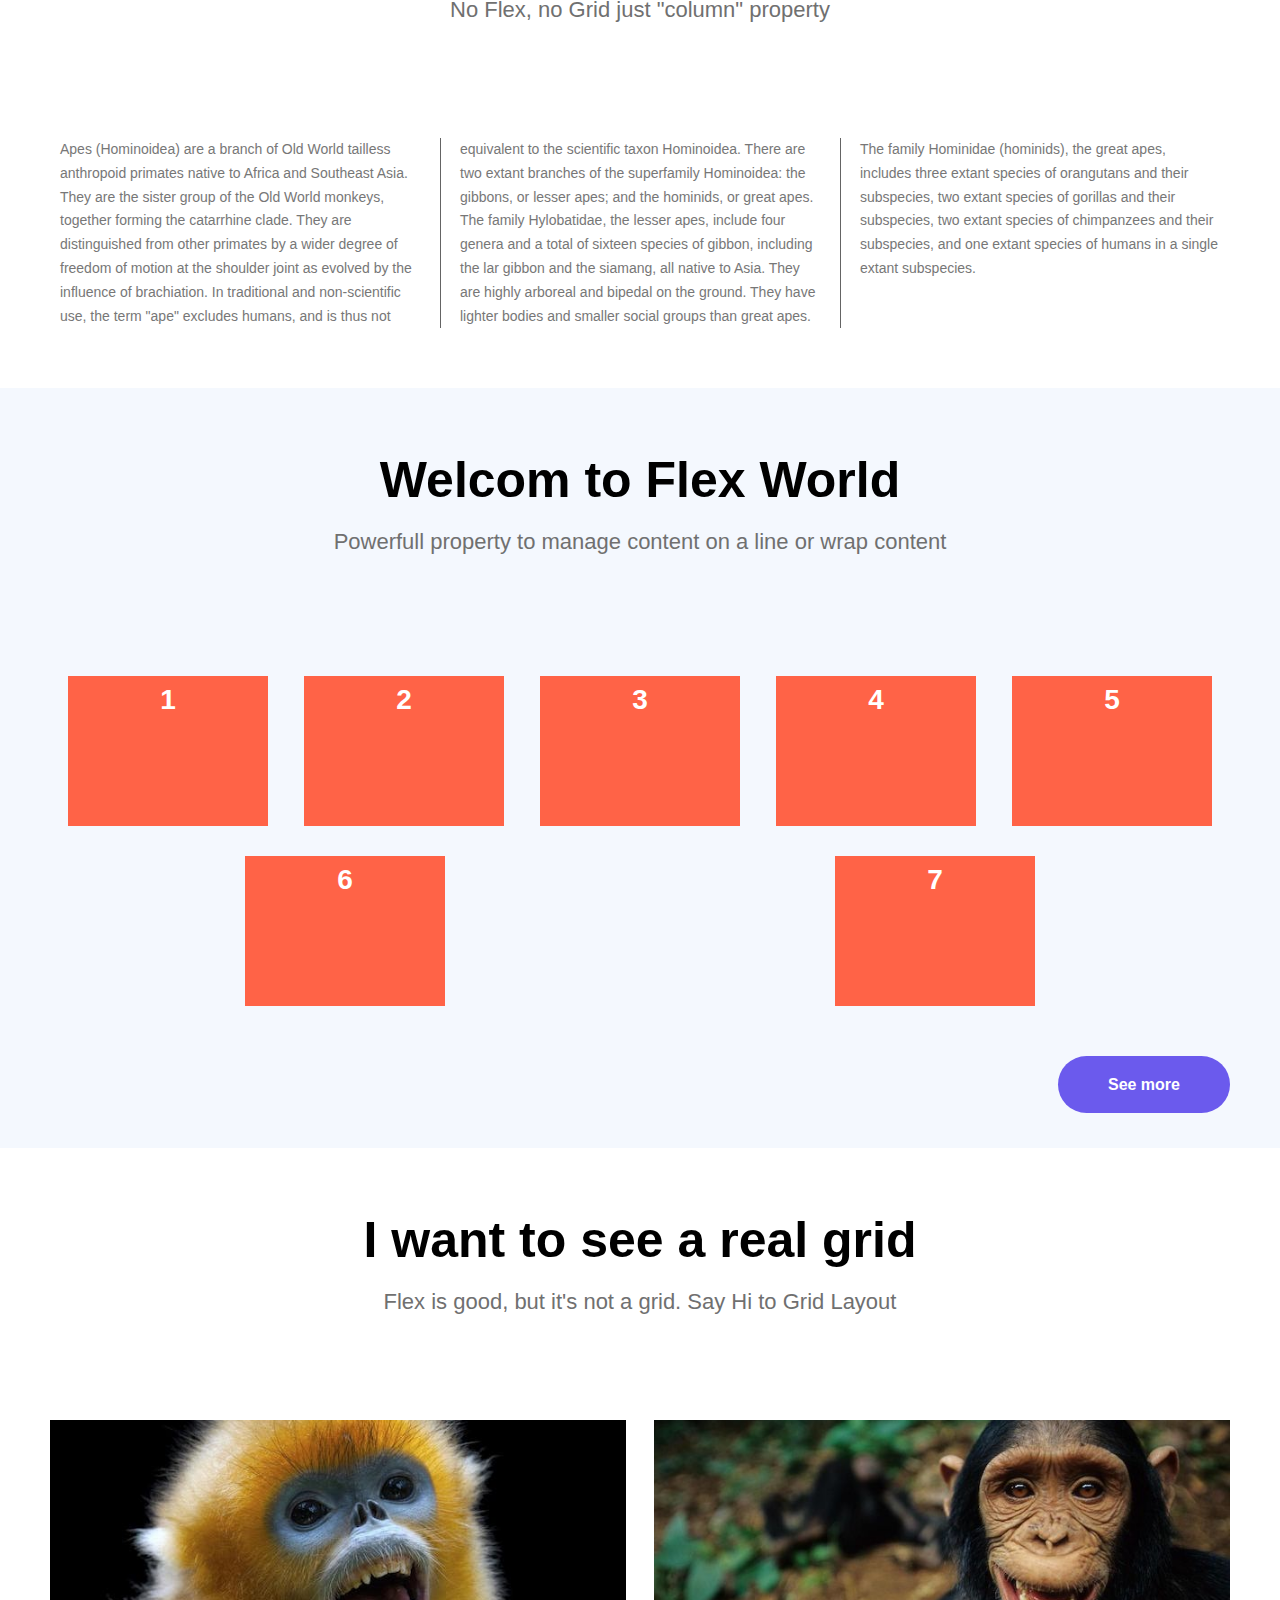
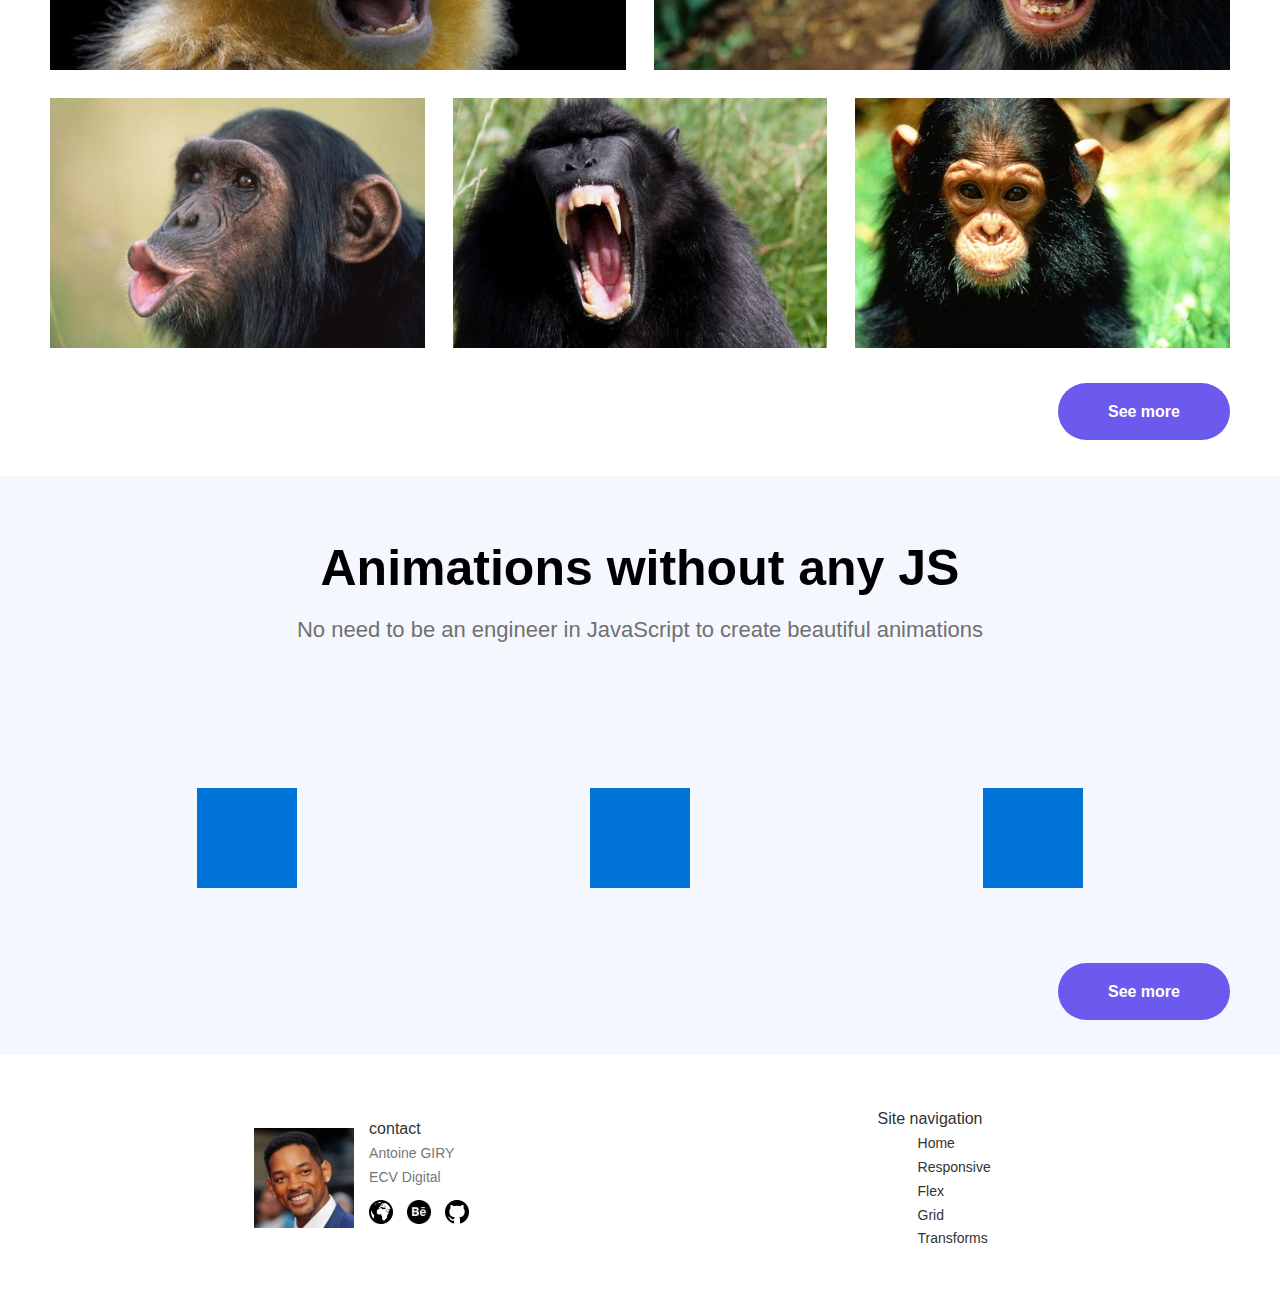
==== commit effdbfa5: "ajout de la propiété Background Clip pour créer un effet de masque sur le titre de la homepage" ====
--- a/index.html
+++ b/index.html
@@ -37,7 +37,7 @@
       </ul>
     </nav>
     <div class="main__header">
-      <div class="main__title">
+      <div class="main__title clip-background">
         <h1> Let's see what CSS can do </h1>
       </div>
       <div class="main__subtitle">
--- a/css/base/animations.css
+++ b/css/base/animations.css
@@ -20,32 +20,53 @@
 {
     15%
     {
-        -webkit-transform: translateX(5px);
         transform: translateX(5px);
     }
     30%
     {
-        -webkit-transform: translateX(-5px);
         transform: translateX(-5px);
     }
     50%
     {
-        -webkit-transform: translateX(3px);
         transform: translateX(3px);
     }
     65%
     {
-        -webkit-transform: translateX(-3px);
         transform: translateX(-3px);
     }
     80%
     {
-        -webkit-transform: translateX(2px);
         transform: translateX(2px);
     }
     100%
     {
-        -webkit-transform: translateX(0);
         transform: translateX(0);
     }
-}+}
+
+@keyframes rotate {
+    0% {
+        transform: rotate(0deg);
+    }  
+    100% {
+        transform: rotate(20deg);
+    }
+}
+@keyframes skewy {
+    0% {
+        transform: skewY(0deg);
+    }  
+    100% {
+        transform: skewY(20deg)
+    }
+}
+
+
+@keyframes translate {
+    0% {
+        transform: translate(0, 0);
+    }
+    100% {
+        transform: translate(20px, 20px);
+    }
+}
--- a/css/base/font.css
+++ b/css/base/font.css
@@ -27,11 +27,8 @@
   color: #000;
   line-height: 7rem;
   margin-bottom: 2rem;
-  animation-duration: 4s;
-  animation-name: colorchange;
-  animation-iteration-count: infinite;
-  animation-direction: alternate;
 }
+
 .main__subtitle{
   text-align: center;
   font-size: 2.6rem;
--- a/css/components/button.css
+++ b/css/components/button.css
@@ -4,28 +4,25 @@
     background-color: #6B5AED;
     text-decoration: none;
     border-radius: 100rem;
-    padding: 1rem;
+    padding: 2rem 5rem 2rem 5rem;
     font-size: 1.6rem;
     color: white;
     font-weight: 600;
     border: none;
-    width: 18rem;
-    height: 6rem;
     transition: all .2s ease-in;
-  }
-  .button--see-more:hover{
+}
+.button--see-more:hover{
     background-color: rgb(142, 128, 247);
     box-shadow: 0 0 16px rgb(198, 209, 230, 1);
-  
-  }
-  .button--see-more:active{
+}
+.button--see-more:active{
     background-color: rgb(83, 60, 255);
-  }
+}
 
-  .button--see-more a {
+.button--see-more a {
     color: white;
-  }
-  .button--animation--swing:hover{
+}
+.button--animation--swing:hover{
     animation: swing 1s ease;
     animation-iteration-count: 1;
 }--- a/css/layout/layout.css
+++ b/css/layout/layout.css
@@ -4,6 +4,7 @@
 /***************************************/
 /* Primary color :   color: #6B5AED;   */
 /***************************************/
+
 
 
 /*****************
@@ -16,6 +17,7 @@
   position: fixed;
   width: 100%;
   background-color: #fff;
+  z-index: 2;
 }
 nav .main__logo{
   grid-row: 1/1;
@@ -68,7 +70,6 @@
     padding: 5rem;
     margin: 0 auto;
 }
-
 .section__head{
   max-width: 70%;
   margin: 0 auto;
@@ -85,7 +86,10 @@
   justify-content: space-between;
   flex-flow: row wrap;
 }
-
+.section__footer{
+  padding-top : 5rem;
+  text-align: right;
+}
 /*******************/
 /* Section footer */
 .block__footer {
--- a/css/base/scaffolding.css
+++ b/css/base/scaffolding.css
@@ -2,6 +2,33 @@
 .section--blue{
 	background-color: #f4f8fe;
   }
+
+/* Animaton du titre des pages */
+.title--animate{
+	animation-duration: 4s;
+	animation-name: colorchange;
+	animation-iteration-count: infinite;
+	animation-direction: alternate;
+}
+/****************************/
+/* BODY Backgorund responsive */
+@media screen and (max-width: 960px) {
+	.section--blue {
+	  background-color: rgb(255, 243, 243);
+   }
+}
+
+@media screen and (max-width: 768px) {
+	.section--blue {
+	  background-color: rgb(240, 255, 244);
+   }
+}
+@media screen and (max-width: 375px) {
+	.section--blue {
+	  background-color: rgb(241, 233, 255);
+   }
+}
+
 
 /* CENTRER vertical ET horizontal UN ELEMENT DANS SON BLOCK */
 .container--flex{
@@ -56,8 +83,7 @@
     height: 10rem;
     width: 10rem;
     color: white;
-    margin-right: 1rem;
-    margin-left: 1rem;
+	margin : 4rem;
 }
 
 
--- a/css/pages/home.css
+++ b/css/pages/home.css
@@ -1,6 +1,16 @@
 /*************/
 /* HOME PAGE */
 /*************/
+
+/*******************************/
+/* Background clip sur le text*/
+.clip-background{
+	background-image: url("../images/large/08-monkey-lg.jpg");
+	background-clip: text;
+	background-color: #6B5AED;
+	-webkit-background-clip: text;
+	color: transparent;
+}
 
 /*************************
 /* Section 01 Resize Me */
@@ -20,10 +30,7 @@
     background-image:url("../images/large/02-monkey-lg.jpg") ;
     background-color:#c7c7c7;
 }
-.section__footer{
-    padding-top : 5rem;
-    text-align: right;
-}
+
 
 /********************************/
 /* Section 02  Colonnes de texte*/
